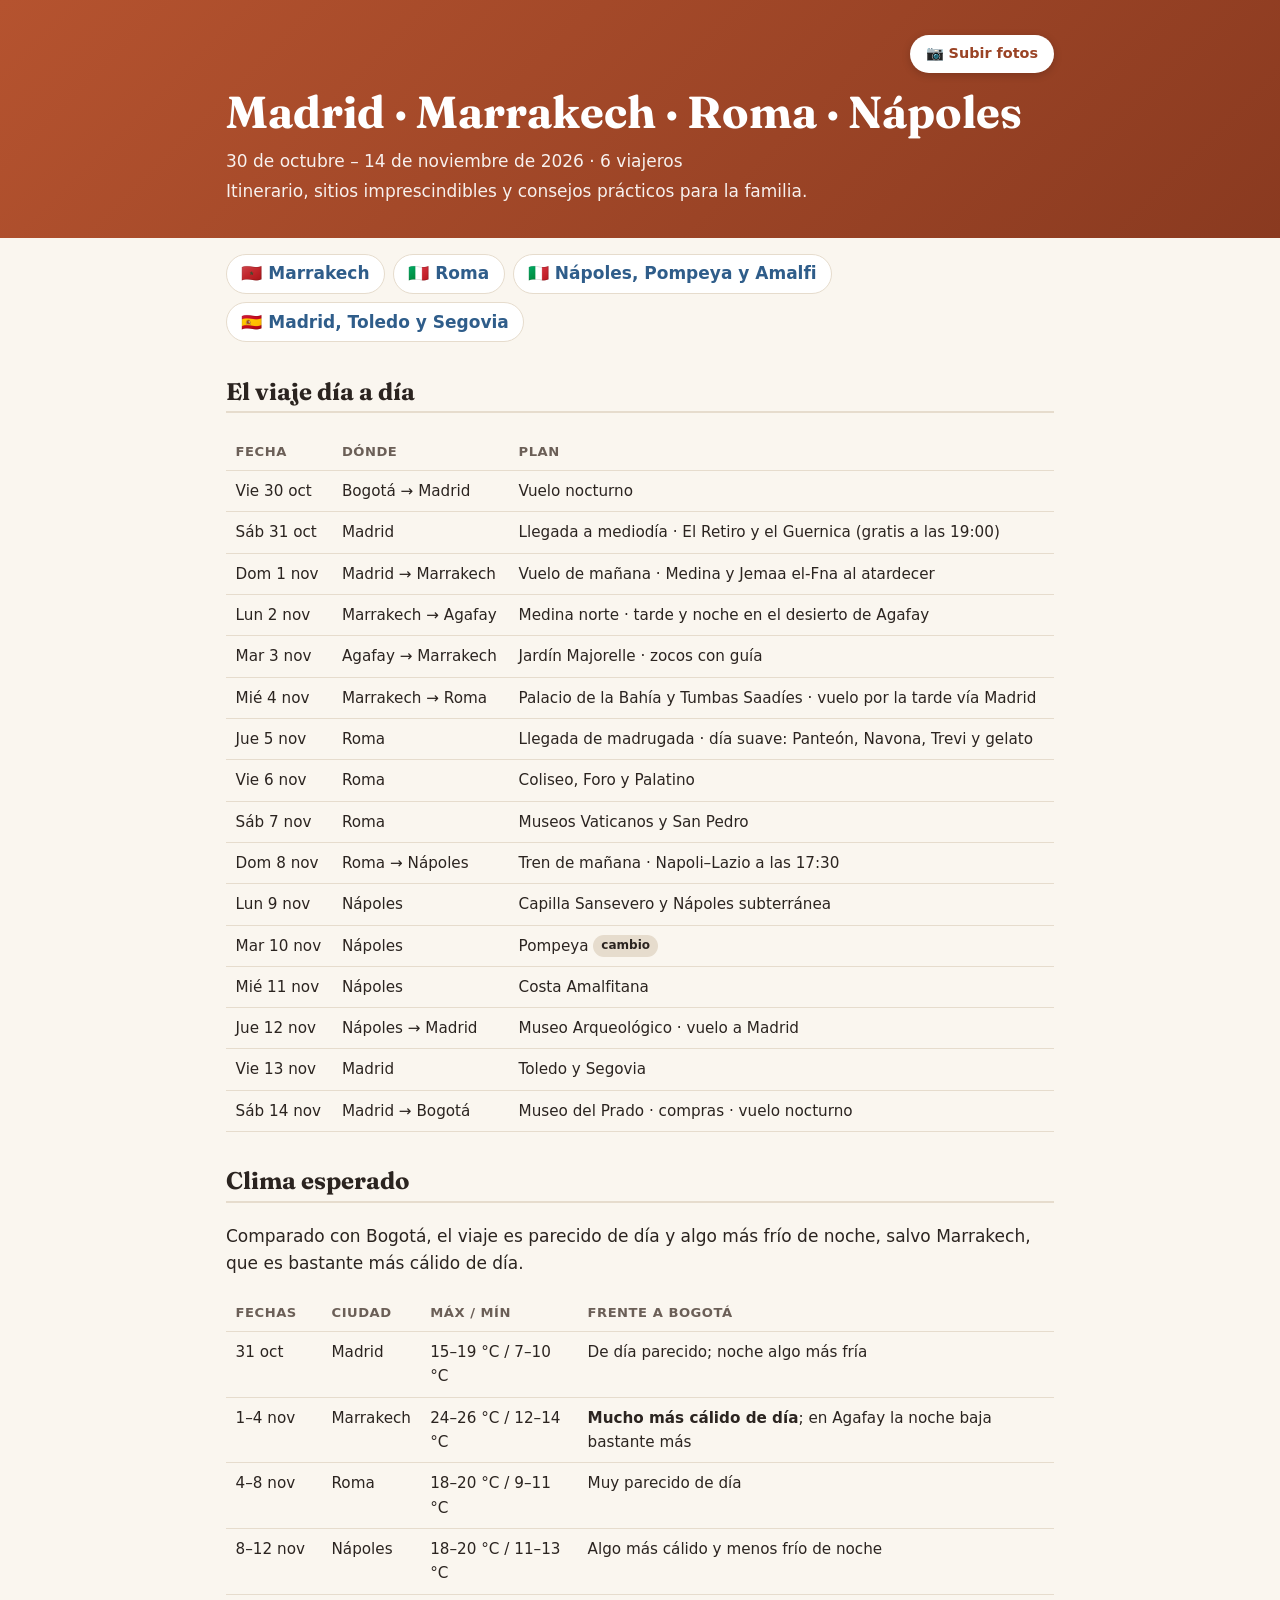
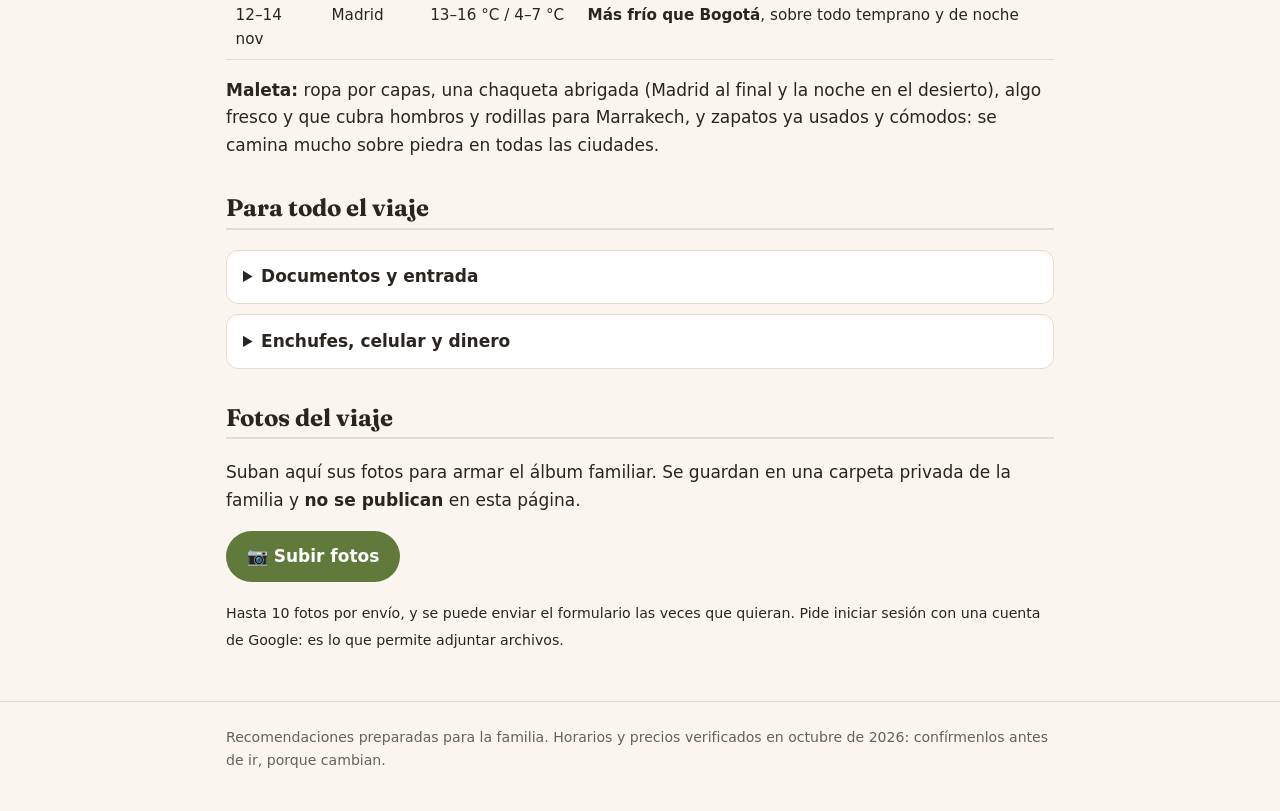
==== index.html @ 6245efa8 "Fotos: hasta 10 por envío Co-Authored-By: Claude Opus 5.5 <noreply@anthropic.com>" ====
<!doctype html>
<html lang="es">
<head>
<meta charset="utf-8">
<meta name="viewport" content="width=device-width, initial-scale=1">
<title>Viaje en familia 2026</title>
<meta name="description" content="Madrid, Marrakech, Roma y Nápoles: itinerario y recomendaciones para el viaje familiar de octubre y noviembre de 2026.">
<link rel="preconnect" href="https://fonts.googleapis.com">
<link href="https://fonts.googleapis.com/css2?family=Fraunces:wght@600;700&display=swap" rel="stylesheet">
<link rel="stylesheet" href="estilo.css?v=2">
</head>
<body>
<header class="portada">
  <div>
    <div class="barra solo">
      <a class="boton-fotos" href="https://forms.gle/GzRavsi9V3fUDGUA8" target="_blank" rel="noopener">📷 Subir fotos</a>
    </div>
    <h1>Madrid · Marrakech · Roma · Nápoles</h1>
    <p>30 de octubre – 14 de noviembre de 2026 · 6 viajeros</p>
    <p>Itinerario, sitios imprescindibles y consejos prácticos para la familia.</p>
  </div>
</header>

<main>
  <nav class="ciudades" aria-label="Destinos">
    <a href="marruecos.html">🇲🇦 Marrakech</a>
    <a href="roma.html">🇮🇹 Roma</a>
    <a href="napoles.html">🇮🇹 Nápoles, Pompeya y Amalfi</a>
    <a href="madrid.html">🇪🇸 Madrid, Toledo y Segovia</a>
  </nav>

  <h2>El viaje día a día</h2>
  <div class="tabla">
  <table>
    <thead><tr><th>Fecha</th><th>Dónde</th><th>Plan</th></tr></thead>
    <tbody>
      <tr><td>Vie 30 oct</td><td>Bogotá → Madrid</td><td>Vuelo nocturno</td></tr>
      <tr><td>Sáb 31 oct</td><td>Madrid</td><td>Llegada a mediodía · El Retiro y el Guernica (gratis a las 19:00)</td></tr>
      <tr><td>Dom 1 nov</td><td>Madrid → Marrakech</td><td>Vuelo de mañana · Medina y Jemaa el-Fna al atardecer</td></tr>
      <tr><td>Lun 2 nov</td><td>Marrakech → Agafay</td><td>Medina norte · tarde y noche en el desierto de Agafay</td></tr>
      <tr><td>Mar 3 nov</td><td>Agafay → Marrakech</td><td>Jardín Majorelle · zocos con guía</td></tr>
      <tr><td>Mié 4 nov</td><td>Marrakech → Roma</td><td>Palacio de la Bahía y Tumbas Saadíes · vuelo por la tarde vía Madrid</td></tr>
      <tr><td>Jue 5 nov</td><td>Roma</td><td>Llegada de madrugada · día suave: Panteón, Navona, Trevi y gelato</td></tr>
      <tr><td>Vie 6 nov</td><td>Roma</td><td>Coliseo, Foro y Palatino</td></tr>
      <tr><td>Sáb 7 nov</td><td>Roma</td><td>Museos Vaticanos y San Pedro</td></tr>
      <tr><td>Dom 8 nov</td><td>Roma → Nápoles</td><td>Tren de mañana · Napoli–Lazio a las 17:30</td></tr>
      <tr><td>Lun 9 nov</td><td>Nápoles</td><td>Capilla Sansevero y Nápoles subterránea</td></tr>
      <tr><td>Mar 10 nov</td><td>Nápoles</td><td>Pompeya <span class="etiqueta">cambio</span></td></tr>
      <tr><td>Mié 11 nov</td><td>Nápoles</td><td>Costa Amalfitana</td></tr>
      <tr><td>Jue 12 nov</td><td>Nápoles → Madrid</td><td>Museo Arqueológico · vuelo a Madrid</td></tr>
      <tr><td>Vie 13 nov</td><td>Madrid</td><td>Toledo y Segovia</td></tr>
      <tr><td>Sáb 14 nov</td><td>Madrid → Bogotá</td><td>Museo del Prado · compras · vuelo nocturno</td></tr>
    </tbody>
  </table>
  </div>

  <h2>Clima esperado</h2>
  <p>Comparado con Bogotá, el viaje es parecido de día y algo más frío de noche, salvo Marrakech, que es bastante más cálido de día.</p>
  <div class="tabla">
  <table>
    <thead><tr><th>Fechas</th><th>Ciudad</th><th>Máx / mín</th><th>Frente a Bogotá</th></tr></thead>
    <tbody>
      <tr><td>31 oct</td><td>Madrid</td><td>15–19 °C / 7–10 °C</td><td>De día parecido; noche algo más fría</td></tr>
      <tr><td>1–4 nov</td><td>Marrakech</td><td>24–26 °C / 12–14 °C</td><td><strong>Mucho más cálido de día</strong>; en Agafay la noche baja bastante más</td></tr>
      <tr><td>4–8 nov</td><td>Roma</td><td>18–20 °C / 9–11 °C</td><td>Muy parecido de día</td></tr>
      <tr><td>8–12 nov</td><td>Nápoles</td><td>18–20 °C / 11–13 °C</td><td>Algo más cálido y menos frío de noche</td></tr>
      <tr><td>12–14 nov</td><td>Madrid</td><td>13–16 °C / 4–7 °C</td><td><strong>Más frío que Bogotá</strong>, sobre todo temprano y de noche</td></tr>
    </tbody>
  </table>
  </div>
  <p><strong>Maleta:</strong> ropa por capas, una chaqueta abrigada (Madrid al final y la noche en el desierto), algo fresco y que cubra hombros y rodillas para Marrakech, y zapatos ya usados y cómodos: se camina mucho sobre piedra en todas las ciudades.</p>

  <h2>Para todo el viaje</h2>
  <details>
    <summary>Documentos y entrada</summary>
    <div>
      <ul>
        <li><strong>Pasaporte vigente</strong>, con al menos 6 meses de validez después del regreso.</li>
        <li><strong>España e Italia (zona Schengen):</strong> los colombianos entran sin visa por turismo. Lleven impresos el tiquete de regreso, las reservas de alojamiento y el seguro de viaje: pueden pedirlos en el control de Madrid.</li>
        <li><strong>Marruecos:</strong> sin visa para colombianos desde 2021, hasta 90 días (<a href="https://cancilleria.gov.co/sala-de-prensa/noticias/el-acuerdo-de-exencion-de-visas-para-pasaportes-ordinarios-entre-colombia-y-el-reino-de-marruecos-ya-esta-en-marcha">Cancillería</a>).</li>
        <li><strong>Seguro de viaje</strong> con cobertura médica para todo el recorrido, Marruecos incluido.</li>
        <li>Consultar la Cancillería unas semanas antes de salir, por si cambia algún requisito.</li>
      </ul>
    </div>
  </details>
  <details>
    <summary>Enchufes, celular y dinero</summary>
    <div>
      <ul>
        <li><strong>Enchufes:</strong> España, Marruecos e Italia usan clavija redonda (tipo C/F) y 220 V. Hace falta un <strong>adaptador</strong>. Los cargadores de celular y portátil suelen ser 100–240 V, pero revisen las planchas y secadores.</li>
        <li><strong>Internet:</strong> una eSIM que cubra Europa <em>y</em> Marruecos (muchos planes europeos no incluyen Marruecos). El wifi de los riads suele ser malo.</li>
        <li><strong>Pagar con tarjeta colombiana:</strong> cuando el datáfono o el cajero pregunte si cobrar en pesos o en la moneda local, elijan <strong>siempre la moneda local</strong> (euros o dírhams). La conversión que ofrecen «en pesos» sale bastante más cara.</li>
        <li><strong>Dinero:</strong> euros para España e Italia, que aceptan tarjeta casi en todas partes. El dírham marroquí se consigue <strong>solo dentro de Marruecos</strong> (ver la <a href="marruecos.html#dinero">página de Marrakech</a>).</li>
      </ul>
    </div>
  </details>

  <h2>Fotos del viaje</h2>
  <p>Suban aquí sus fotos para armar el álbum familiar. Se guardan en una carpeta privada de la familia y <strong>no se publican</strong> en esta página.</p>
  <p><a class="boton secundario" href="https://forms.gle/GzRavsi9V3fUDGUA8" target="_blank" rel="noopener">📷 Subir fotos</a></p>
  <p><small>Hasta 10 fotos por envío, y se puede enviar el formulario las veces que quieran. Pide iniciar sesión con una cuenta de Google: es lo que permite adjuntar archivos.</small></p>
</main>

<footer>
  <div>
    Recomendaciones preparadas para la familia. Horarios y precios verificados en octubre de 2026: confírmenlos antes de ir, porque cambian.
  </div>
</footer>
</body>
</html>
---- estilo.css ----
:root {
  --fondo: #faf6ef;
  --tarjeta: #ffffff;
  --tinta: #2b2420;
  --suave: #6b5f57;
  --linea: #e6dccd;
  --terracota: #b5532f;
  --oliva: #5f7a3a;
  --azul: #2f5d8a;
  --aviso: #fff3d6;
  --aviso-borde: #e0b34a;
  --radio: 12px;
}
@media (prefers-color-scheme: dark) {
  :root {
    --fondo: #1c1916;
    --tarjeta: #262220;
    --tinta: #efe8df;
    --suave: #b3a79c;
    --linea: #3d3632;
    --terracota: #e0805c;
    --oliva: #a3c27a;
    --azul: #8bb6e0;
    --aviso: #3a3020;
    --aviso-borde: #a8842f;
  }
}
* { box-sizing: border-box; }
html { -webkit-text-size-adjust: 100%; }
body {
  margin: 0;
  background: var(--fondo);
  color: var(--tinta);
  font: 17px/1.6 system-ui, -apple-system, "Segoe UI", Roboto, sans-serif;
}
h1, h2, h3 { font-family: "Fraunces", Georgia, serif; line-height: 1.2; }
h1 { font-size: clamp(1.9rem, 6vw, 2.8rem); margin: .2em 0; }
h2 { font-size: 1.5rem; margin-top: 2.2rem; border-bottom: 2px solid var(--linea); padding-bottom: .3rem; }
h3 { font-size: 1.15rem; margin-bottom: .3rem; }
a { color: var(--azul); }
main, header.portada > div, footer > div { max-width: 860px; margin: 0 auto; padding: 0 16px; }
header.portada {
  background: linear-gradient(135deg, var(--terracota), #8a3a20);
  color: #fff;
  padding: 2.2rem 0 1.8rem;
}
header.portada a { color: #fff; }
header.portada p { margin: .2rem 0; opacity: .92; }
nav.migas { font-size: .9rem; margin-bottom: .6rem; }
nav.ciudades { display: flex; flex-wrap: wrap; gap: .5rem; margin: 1rem 0; }
nav.ciudades a {
  background: var(--tarjeta); border: 1px solid var(--linea); border-radius: 999px;
  padding: .35rem .9rem; text-decoration: none; font-weight: 600;
}
nav.ciudades a.pendiente { color: var(--suave); font-weight: 400; }
.tarjeta {
  background: var(--tarjeta); border: 1px solid var(--linea); border-radius: var(--radio);
  padding: 1rem 1.1rem; margin: 1rem 0;
}
.aviso {
  background: var(--aviso); border-left: 5px solid var(--aviso-borde);
  border-radius: 8px; padding: .8rem 1rem; margin: 1rem 0;
}
.abuela { border-left-color: var(--oliva); background: color-mix(in srgb, var(--oliva) 12%, var(--fondo)); }
.abuela strong:first-child::before { content: "♿ "; }
.dia { position: relative; }
.dia .fecha {
  display: inline-block; font-weight: 700; color: var(--terracota);
  font-size: .85rem; letter-spacing: .04em; text-transform: uppercase;
}
.dia ol, .dia ul { padding-left: 1.2rem; margin: .4rem 0; }
.dia li { margin: .25rem 0; }
.hora { font-variant-numeric: tabular-nums; color: var(--suave); font-size: .9rem; }
.tabla { overflow-x: auto; }
table { border-collapse: collapse; width: 100%; font-size: .95rem; }
th, td { text-align: left; padding: .5rem .6rem; border-bottom: 1px solid var(--linea); vertical-align: top; }
th { font-size: .82rem; text-transform: uppercase; letter-spacing: .04em; color: var(--suave); }
details { background: var(--tarjeta); border: 1px solid var(--linea); border-radius: var(--radio); margin: .6rem 0; }
details summary { cursor: pointer; padding: .8rem 1rem; font-weight: 600; }
details > div { padding: 0 1rem 1rem; }
.boton {
  display: inline-block; background: var(--terracota); color: #fff !important;
  padding: .75rem 1.3rem; border-radius: 999px; text-decoration: none; font-weight: 700;
}
.boton.secundario { background: var(--oliva); }
.etiqueta {
  display: inline-block; font-size: .75rem; font-weight: 700; padding: .1rem .5rem;
  border-radius: 999px; background: var(--linea); color: var(--tinta); vertical-align: middle;
}
.etiqueta.reservar { background: var(--terracota); color: #fff; }
.frase { font-size: .95rem; }
.frase td:first-child { font-weight: 600; }
footer { margin-top: 3rem; padding: 1.5rem 0 2.5rem; border-top: 1px solid var(--linea); color: var(--suave); font-size: .88rem; }
@media print {
  header.portada { background: none; color: var(--tinta); }
  details { break-inside: avoid; }
  details:not([open]) > div { display: block; }
  nav.ciudades, .boton { display: none; }
}

header.portada .barra {
  display: flex; justify-content: space-between; align-items: center;
  gap: .75rem; margin-bottom: .8rem;
}
header.portada .barra.solo { justify-content: flex-end; }
header.portada .barra .migas { margin: 0; }
header.portada a.boton-fotos {
  background: #fff; color: #9a4325; text-decoration: none; font-weight: 700;
  font-size: .9rem; padding: .45rem 1rem; border-radius: 999px; white-space: nowrap;
  box-shadow: 0 2px 8px rgba(0,0,0,.18);
}
header.portada a.boton-fotos:hover, header.portada a.boton-fotos:focus-visible { background: #fdebe2; }
@media print { header.portada a.boton-fotos { display: none; } }
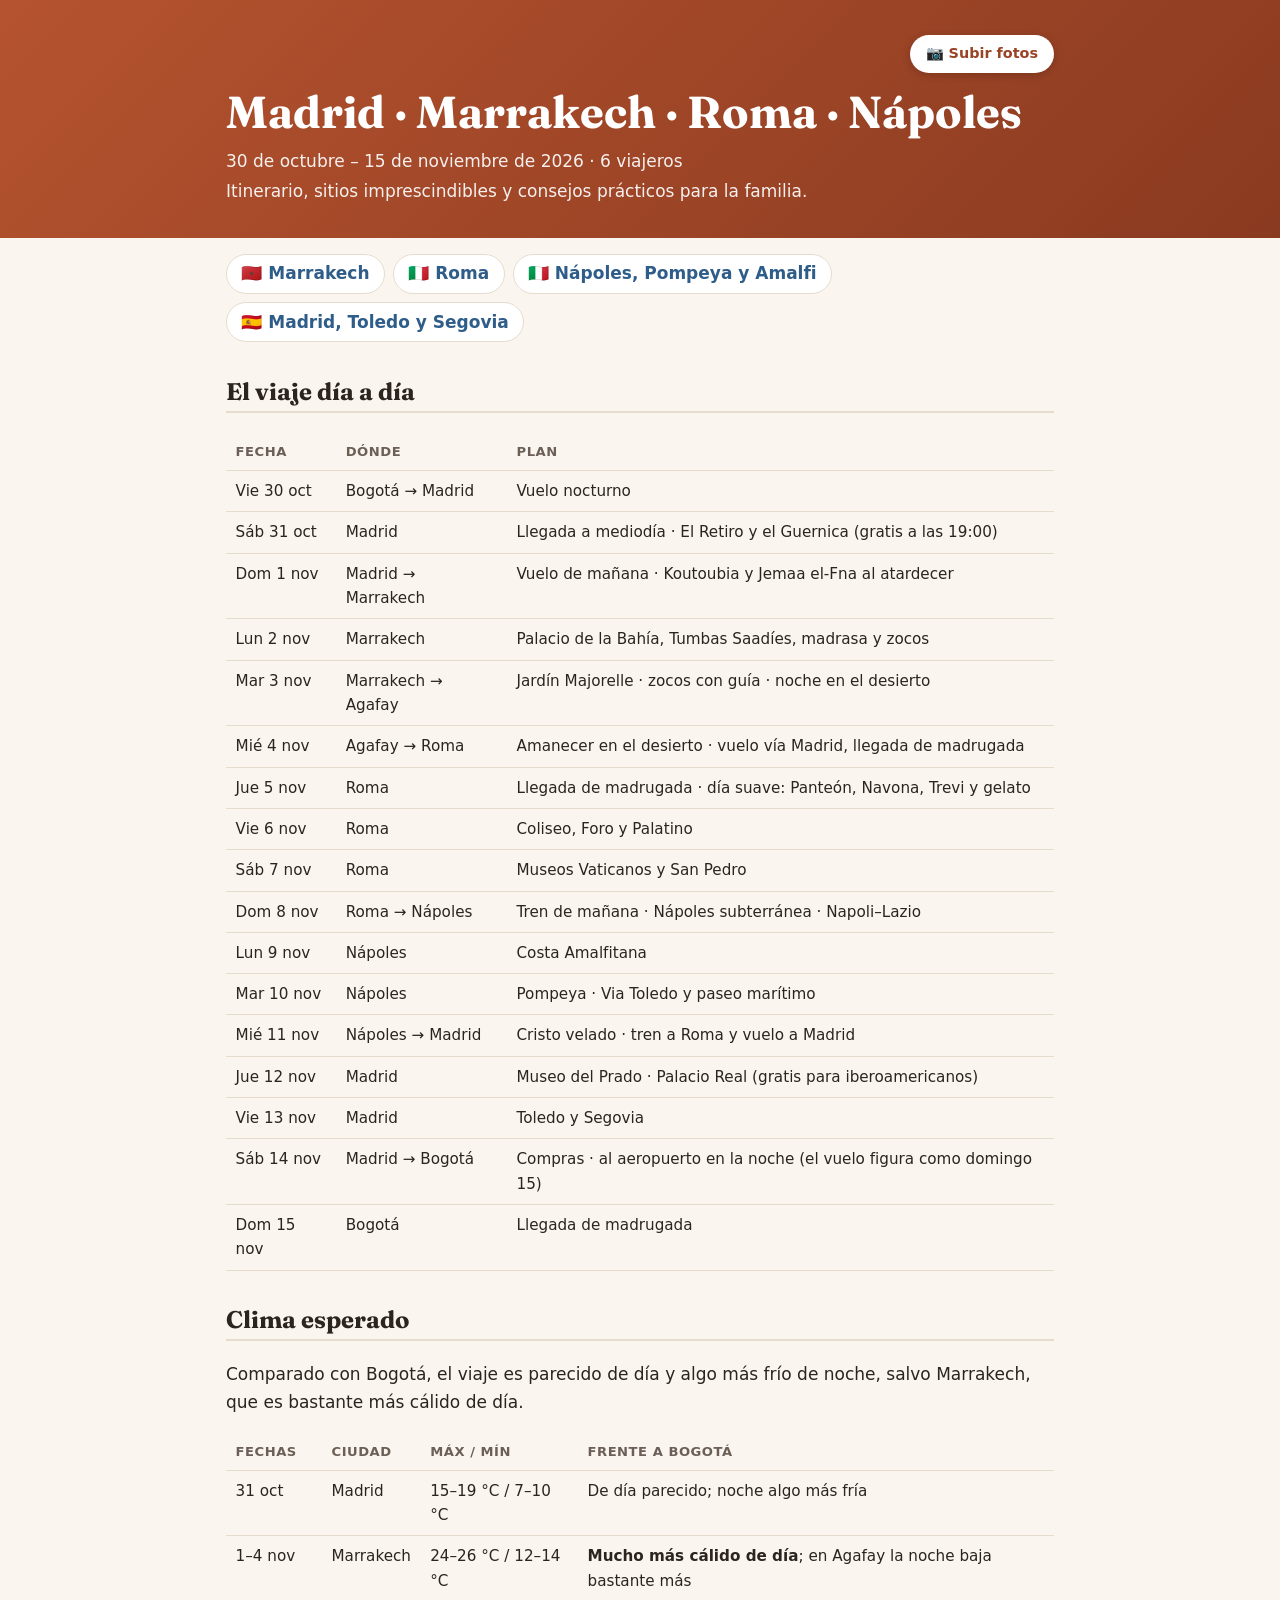
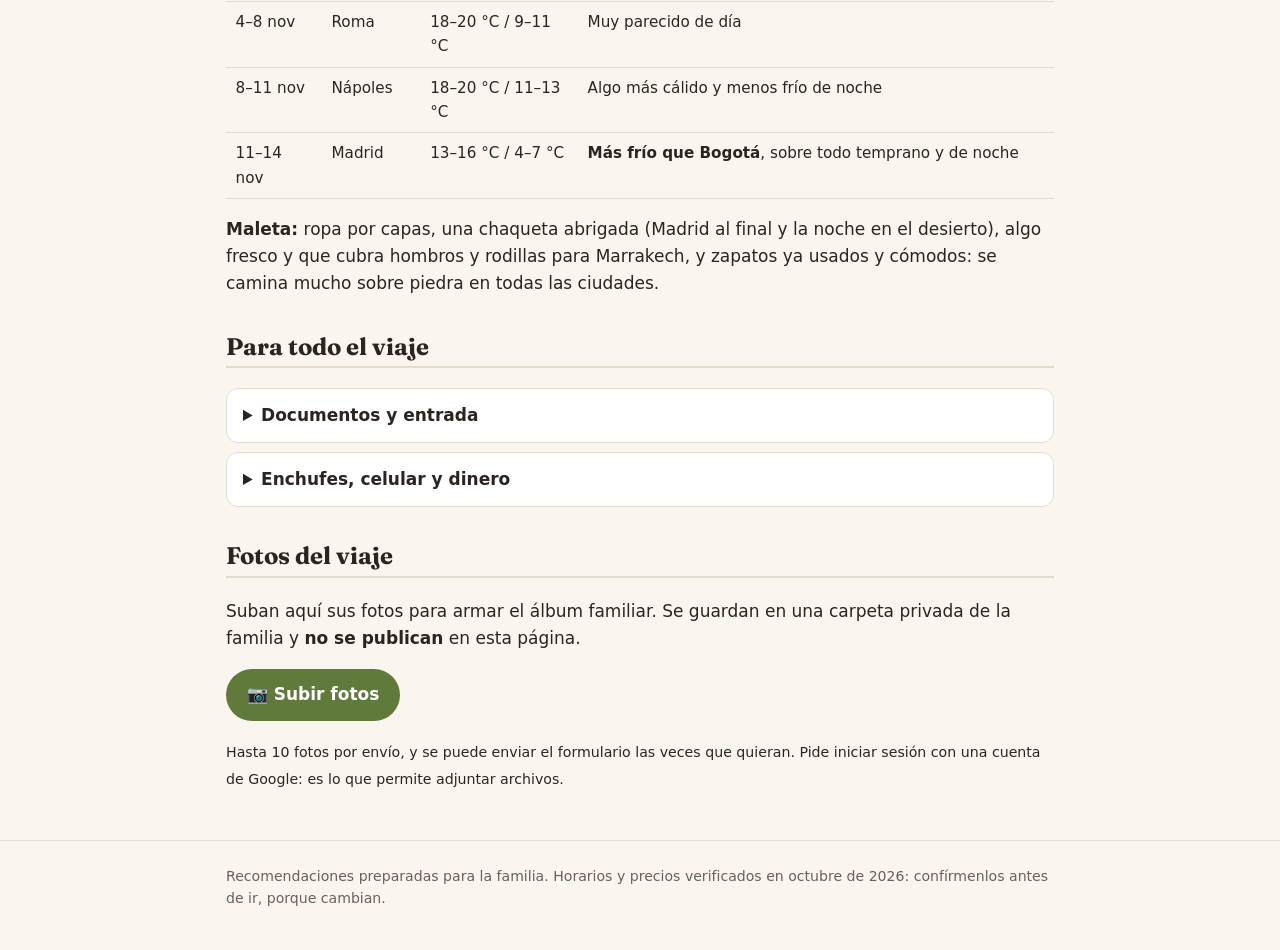
==== commit acd90f52: "Ajustar fechas al itinerario real; Roma: Coliseo, Largo Argentina y joyas escondidas Co-Authored-By:" ====
--- a/index.html
+++ b/index.html
@@ -16,7 +16,7 @@
       <a class="boton-fotos" href="https://forms.gle/GzRavsi9V3fUDGUA8" target="_blank" rel="noopener">📷 Subir fotos</a>
     </div>
     <h1>Madrid · Marrakech · Roma · Nápoles</h1>
-    <p>30 de octubre – 14 de noviembre de 2026 · 6 viajeros</p>
+    <p>30 de octubre – 15 de noviembre de 2026 · 6 viajeros</p>
     <p>Itinerario, sitios imprescindibles y consejos prácticos para la familia.</p>
   </div>
 </header>
@@ -36,20 +36,21 @@
     <tbody>
       <tr><td>Vie 30 oct</td><td>Bogotá → Madrid</td><td>Vuelo nocturno</td></tr>
       <tr><td>Sáb 31 oct</td><td>Madrid</td><td>Llegada a mediodía · El Retiro y el Guernica (gratis a las 19:00)</td></tr>
-      <tr><td>Dom 1 nov</td><td>Madrid → Marrakech</td><td>Vuelo de mañana · Medina y Jemaa el-Fna al atardecer</td></tr>
-      <tr><td>Lun 2 nov</td><td>Marrakech → Agafay</td><td>Medina norte · tarde y noche en el desierto de Agafay</td></tr>
-      <tr><td>Mar 3 nov</td><td>Agafay → Marrakech</td><td>Jardín Majorelle · zocos con guía</td></tr>
-      <tr><td>Mié 4 nov</td><td>Marrakech → Roma</td><td>Palacio de la Bahía y Tumbas Saadíes · vuelo por la tarde vía Madrid</td></tr>
+      <tr><td>Dom 1 nov</td><td>Madrid → Marrakech</td><td>Vuelo de mañana · Koutoubia y Jemaa el-Fna al atardecer</td></tr>
+      <tr><td>Lun 2 nov</td><td>Marrakech</td><td>Palacio de la Bahía, Tumbas Saadíes, madrasa y zocos</td></tr>
+      <tr><td>Mar 3 nov</td><td>Marrakech → Agafay</td><td>Jardín Majorelle · zocos con guía · noche en el desierto</td></tr>
+      <tr><td>Mié 4 nov</td><td>Agafay → Roma</td><td>Amanecer en el desierto · vuelo vía Madrid, llegada de madrugada</td></tr>
       <tr><td>Jue 5 nov</td><td>Roma</td><td>Llegada de madrugada · día suave: Panteón, Navona, Trevi y gelato</td></tr>
       <tr><td>Vie 6 nov</td><td>Roma</td><td>Coliseo, Foro y Palatino</td></tr>
       <tr><td>Sáb 7 nov</td><td>Roma</td><td>Museos Vaticanos y San Pedro</td></tr>
-      <tr><td>Dom 8 nov</td><td>Roma → Nápoles</td><td>Tren de mañana · Napoli–Lazio a las 17:30</td></tr>
-      <tr><td>Lun 9 nov</td><td>Nápoles</td><td>Capilla Sansevero y Nápoles subterránea</td></tr>
-      <tr><td>Mar 10 nov</td><td>Nápoles</td><td>Pompeya <span class="etiqueta">cambio</span></td></tr>
-      <tr><td>Mié 11 nov</td><td>Nápoles</td><td>Costa Amalfitana</td></tr>
-      <tr><td>Jue 12 nov</td><td>Nápoles → Madrid</td><td>Museo Arqueológico · vuelo a Madrid</td></tr>
+      <tr><td>Dom 8 nov</td><td>Roma → Nápoles</td><td>Tren de mañana · Nápoles subterránea · Napoli–Lazio</td></tr>
+      <tr><td>Lun 9 nov</td><td>Nápoles</td><td>Costa Amalfitana</td></tr>
+      <tr><td>Mar 10 nov</td><td>Nápoles</td><td>Pompeya · Via Toledo y paseo marítimo</td></tr>
+      <tr><td>Mié 11 nov</td><td>Nápoles → Madrid</td><td>Cristo velado · tren a Roma y vuelo a Madrid</td></tr>
+      <tr><td>Jue 12 nov</td><td>Madrid</td><td>Museo del Prado · Palacio Real (gratis para iberoamericanos)</td></tr>
       <tr><td>Vie 13 nov</td><td>Madrid</td><td>Toledo y Segovia</td></tr>
-      <tr><td>Sáb 14 nov</td><td>Madrid → Bogotá</td><td>Museo del Prado · compras · vuelo nocturno</td></tr>
+      <tr><td>Sáb 14 nov</td><td>Madrid → Bogotá</td><td>Compras · al aeropuerto en la noche (el vuelo figura como domingo 15)</td></tr>
+      <tr><td>Dom 15 nov</td><td>Bogotá</td><td>Llegada de madrugada</td></tr>
     </tbody>
   </table>
   </div>
@@ -63,8 +64,8 @@
       <tr><td>31 oct</td><td>Madrid</td><td>15–19 °C / 7–10 °C</td><td>De día parecido; noche algo más fría</td></tr>
       <tr><td>1–4 nov</td><td>Marrakech</td><td>24–26 °C / 12–14 °C</td><td><strong>Mucho más cálido de día</strong>; en Agafay la noche baja bastante más</td></tr>
       <tr><td>4–8 nov</td><td>Roma</td><td>18–20 °C / 9–11 °C</td><td>Muy parecido de día</td></tr>
-      <tr><td>8–12 nov</td><td>Nápoles</td><td>18–20 °C / 11–13 °C</td><td>Algo más cálido y menos frío de noche</td></tr>
-      <tr><td>12–14 nov</td><td>Madrid</td><td>13–16 °C / 4–7 °C</td><td><strong>Más frío que Bogotá</strong>, sobre todo temprano y de noche</td></tr>
+      <tr><td>8–11 nov</td><td>Nápoles</td><td>18–20 °C / 11–13 °C</td><td>Algo más cálido y menos frío de noche</td></tr>
+      <tr><td>11–14 nov</td><td>Madrid</td><td>13–16 °C / 4–7 °C</td><td><strong>Más frío que Bogotá</strong>, sobre todo temprano y de noche</td></tr>
     </tbody>
   </table>
   </div>
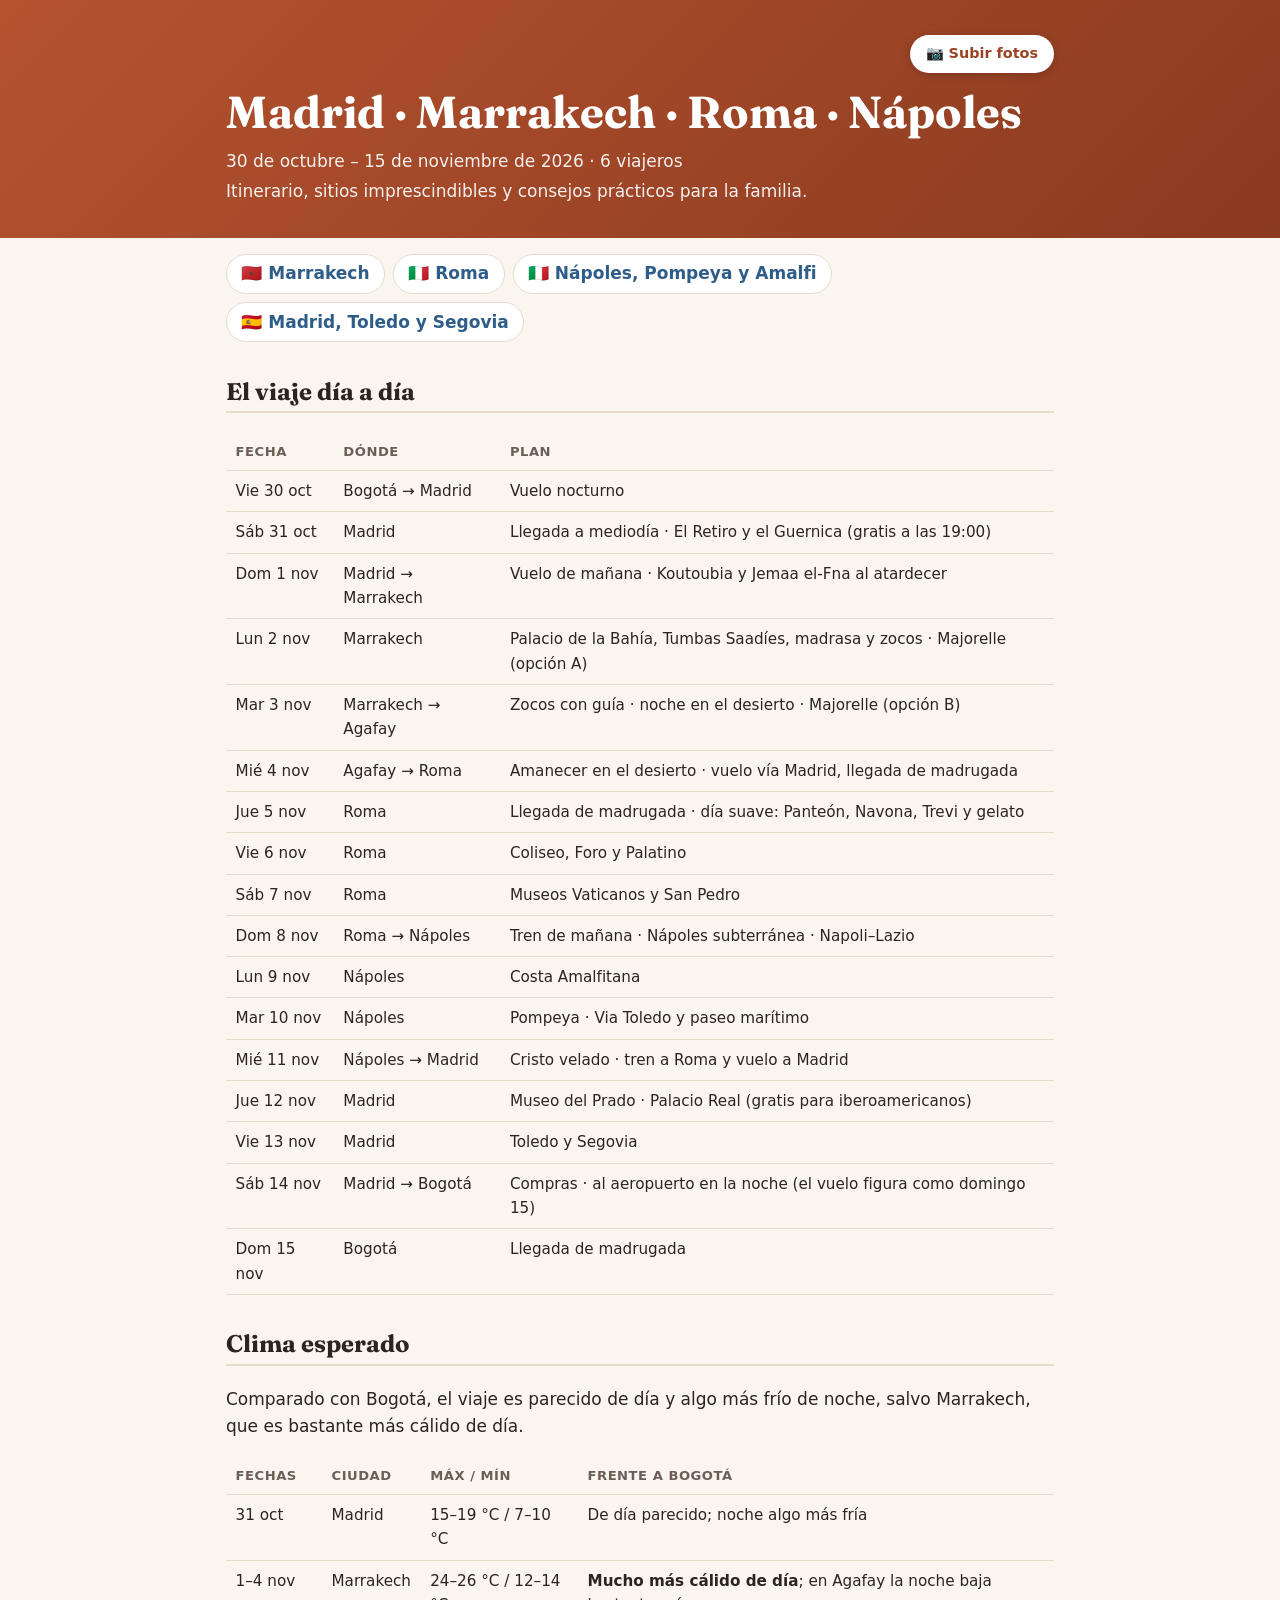
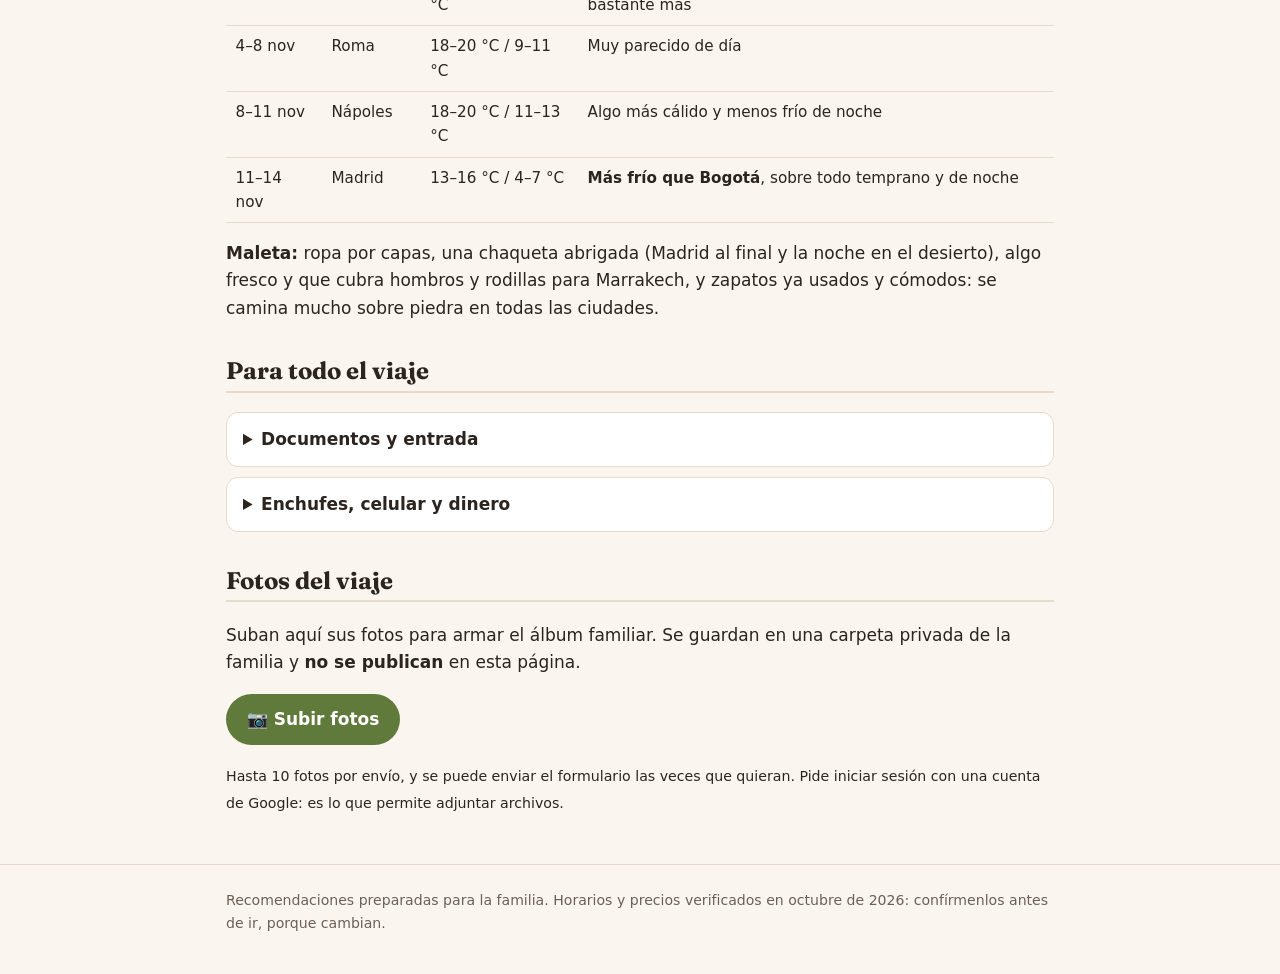
==== commit 42b78123: "Majorelle: opción A (lunes) y opción B (martes) para decidir en familia Co-Authored-By: Claude Opus " ====
--- a/index.html
+++ b/index.html
@@ -37,8 +37,8 @@
       <tr><td>Vie 30 oct</td><td>Bogotá → Madrid</td><td>Vuelo nocturno</td></tr>
       <tr><td>Sáb 31 oct</td><td>Madrid</td><td>Llegada a mediodía · El Retiro y el Guernica (gratis a las 19:00)</td></tr>
       <tr><td>Dom 1 nov</td><td>Madrid → Marrakech</td><td>Vuelo de mañana · Koutoubia y Jemaa el-Fna al atardecer</td></tr>
-      <tr><td>Lun 2 nov</td><td>Marrakech</td><td>Palacio de la Bahía, Tumbas Saadíes, madrasa y zocos</td></tr>
-      <tr><td>Mar 3 nov</td><td>Marrakech → Agafay</td><td>Jardín Majorelle · zocos con guía · noche en el desierto</td></tr>
+      <tr><td>Lun 2 nov</td><td>Marrakech</td><td>Palacio de la Bahía, Tumbas Saadíes, madrasa y zocos · Majorelle (opción A)</td></tr>
+      <tr><td>Mar 3 nov</td><td>Marrakech → Agafay</td><td>Zocos con guía · noche en el desierto · Majorelle (opción B)</td></tr>
       <tr><td>Mié 4 nov</td><td>Agafay → Roma</td><td>Amanecer en el desierto · vuelo vía Madrid, llegada de madrugada</td></tr>
       <tr><td>Jue 5 nov</td><td>Roma</td><td>Llegada de madrugada · día suave: Panteón, Navona, Trevi y gelato</td></tr>
       <tr><td>Vie 6 nov</td><td>Roma</td><td>Coliseo, Foro y Palatino</td></tr>
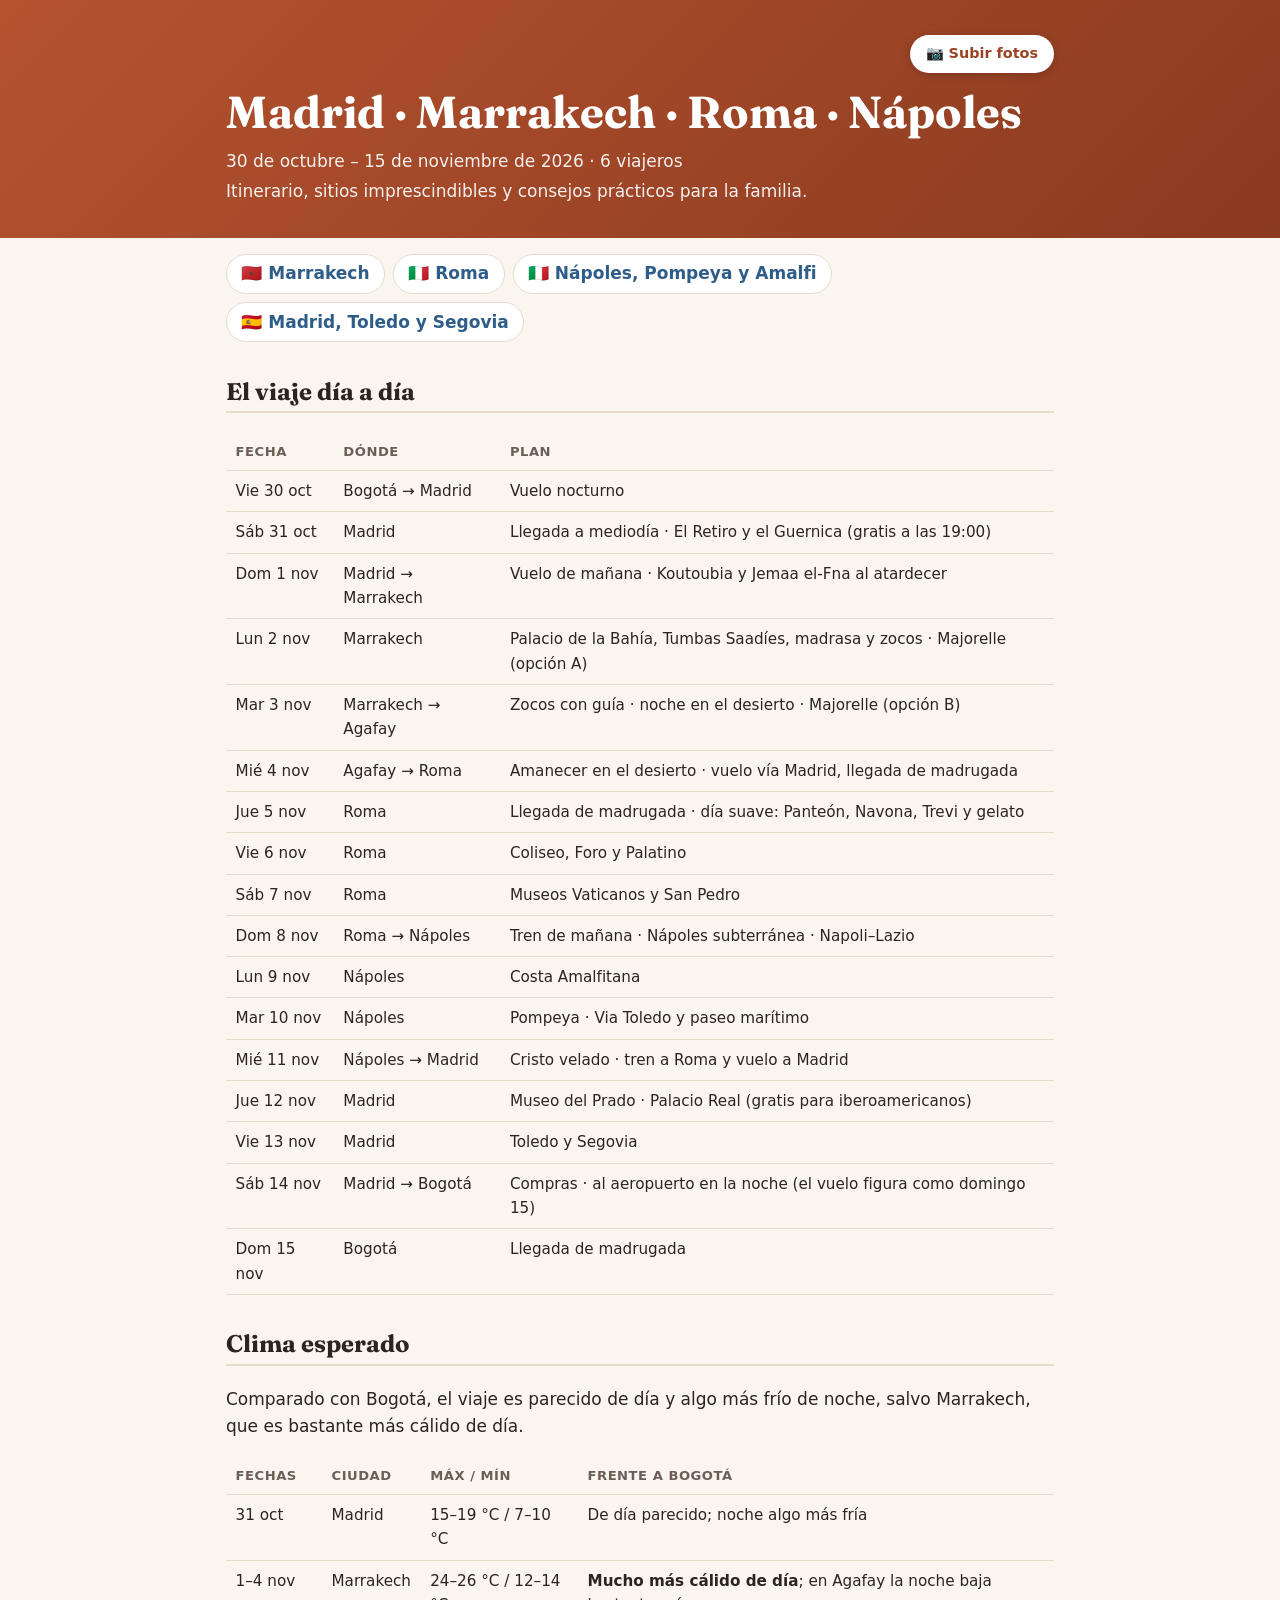
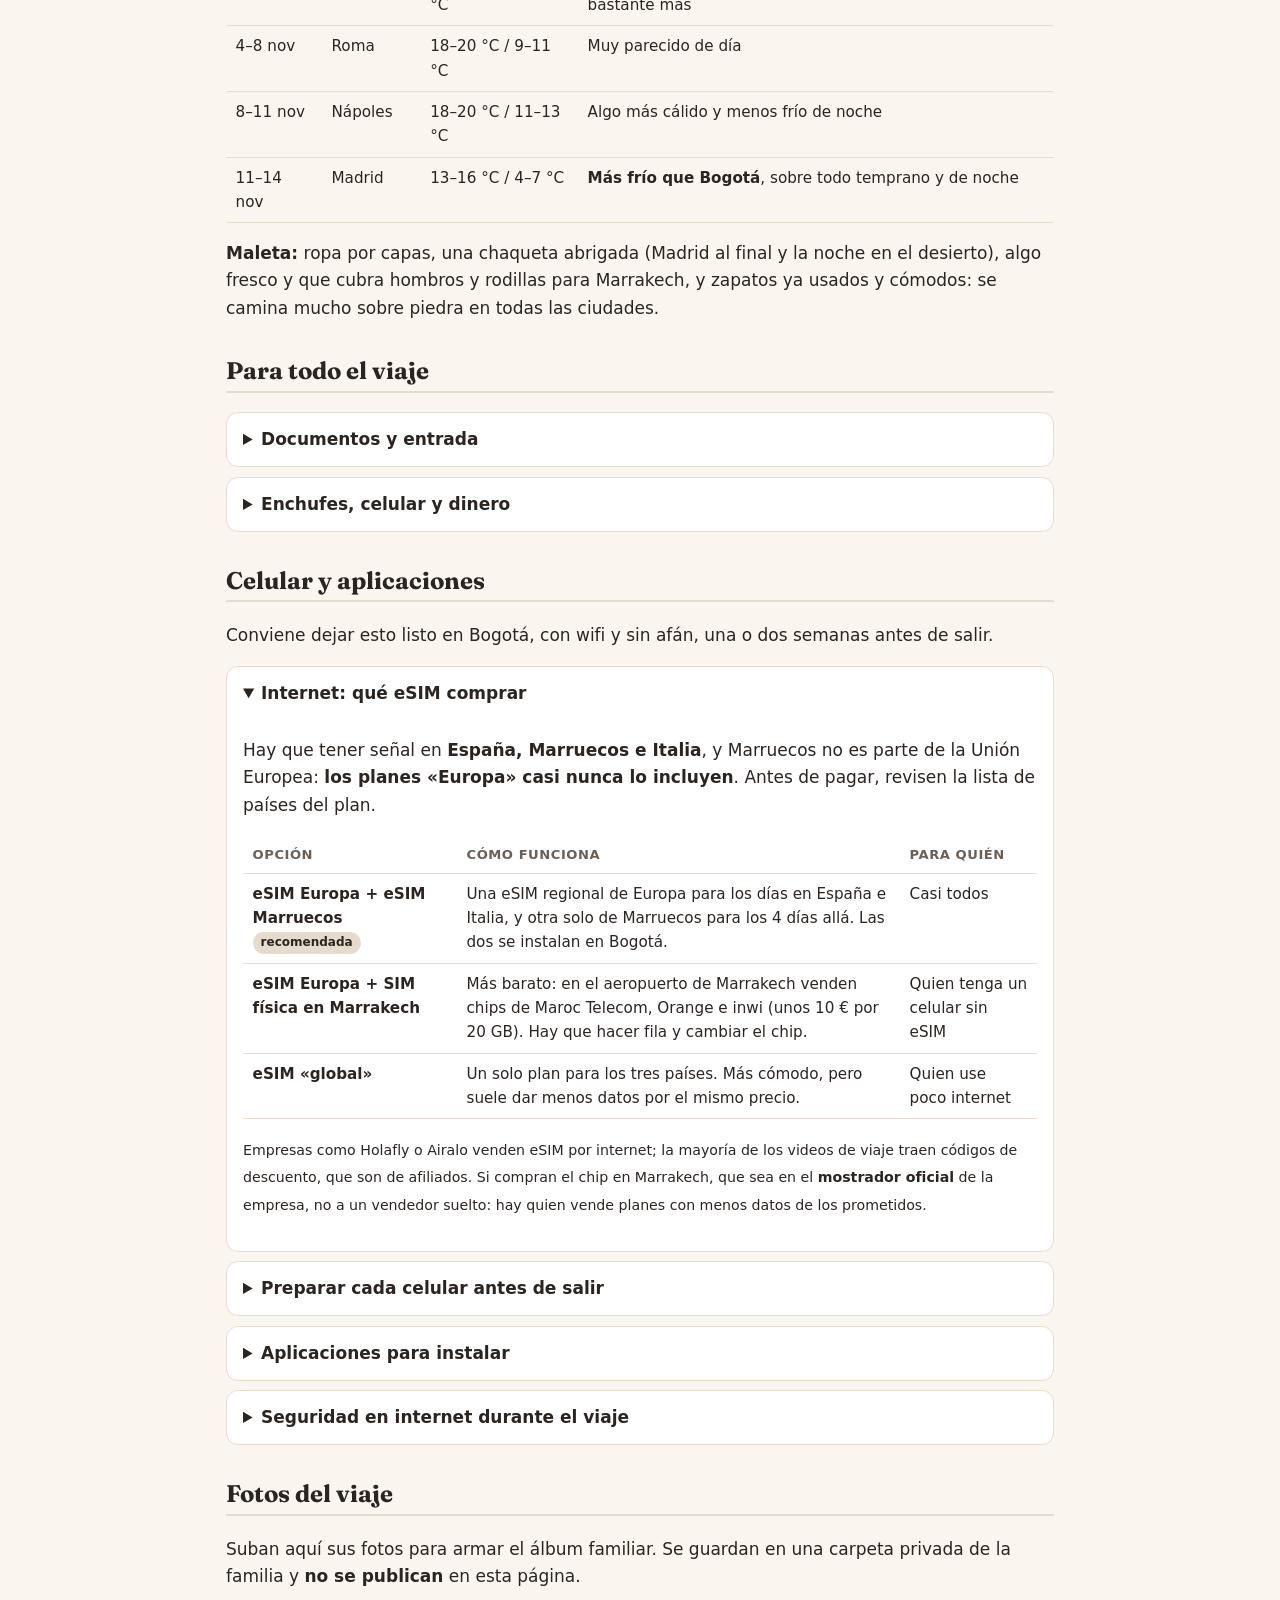
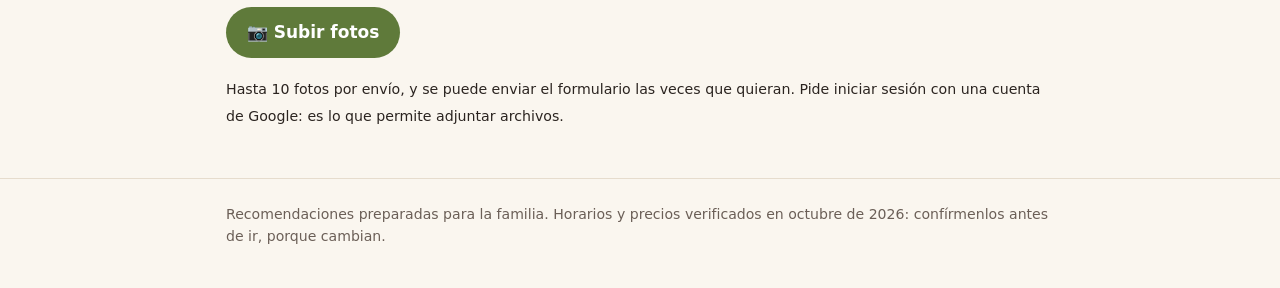
==== commit 69c0989c: "Portada: sección de celular y aplicaciones Co-Authored-By: Claude Opus 5.5 <noreply@anthropic.com>" ====
--- a/index.html
+++ b/index.html
@@ -89,9 +89,81 @@
     <div>
       <ul>
         <li><strong>Enchufes:</strong> España, Marruecos e Italia usan clavija redonda (tipo C/F) y 220 V. Hace falta un <strong>adaptador</strong>. Los cargadores de celular y portátil suelen ser 100–240 V, pero revisen las planchas y secadores.</li>
-        <li><strong>Internet:</strong> una eSIM que cubra Europa <em>y</em> Marruecos (muchos planes europeos no incluyen Marruecos). El wifi de los riads suele ser malo.</li>
+        <li><strong>Internet:</strong> ver <a href="#celular">celular y aplicaciones</a>.</li>
         <li><strong>Pagar con tarjeta colombiana:</strong> cuando el datáfono o el cajero pregunte si cobrar en pesos o en la moneda local, elijan <strong>siempre la moneda local</strong> (euros o dírhams). La conversión que ofrecen «en pesos» sale bastante más cara.</li>
         <li><strong>Dinero:</strong> euros para España e Italia, que aceptan tarjeta casi en todas partes. El dírham marroquí se consigue <strong>solo dentro de Marruecos</strong> (ver la <a href="marruecos.html#dinero">página de Marrakech</a>).</li>
+      </ul>
+    </div>
+  </details>
+
+  <h2 id="celular">Celular y aplicaciones</h2>
+  <p>Conviene dejar esto listo en Bogotá, con wifi y sin afán, una o dos semanas antes de salir.</p>
+
+  <details open>
+    <summary>Internet: qué eSIM comprar</summary>
+    <div>
+      <p>Hay que tener señal en <strong>España, Marruecos e Italia</strong>, y Marruecos no es parte de la Unión Europea: <strong>los planes «Europa» casi nunca lo incluyen</strong>. Antes de pagar, revisen la lista de países del plan.</p>
+      <div class="tabla">
+      <table>
+        <thead><tr><th>Opción</th><th>Cómo funciona</th><th>Para quién</th></tr></thead>
+        <tbody>
+          <tr><td><strong>eSIM Europa + eSIM Marruecos</strong> <span class="etiqueta">recomendada</span></td><td>Una eSIM regional de Europa para los días en España e Italia, y otra solo de Marruecos para los 4 días allá. Las dos se instalan en Bogotá.</td><td>Casi todos</td></tr>
+          <tr><td><strong>eSIM Europa + SIM física en Marrakech</strong></td><td>Más barato: en el aeropuerto de Marrakech venden chips de Maroc Telecom, Orange e inwi (unos 10 € por 20 GB). Hay que hacer fila y cambiar el chip.</td><td>Quien tenga un celular sin eSIM</td></tr>
+          <tr><td><strong>eSIM «global»</strong></td><td>Un solo plan para los tres países. Más cómodo, pero suele dar menos datos por el mismo precio.</td><td>Quien use poco internet</td></tr>
+        </tbody>
+      </table>
+      </div>
+      <p><small>Empresas como Holafly o Airalo venden eSIM por internet; la mayoría de los videos de viaje traen códigos de descuento, que son de afiliados. Si compran el chip en Marrakech, que sea en el <strong>mostrador oficial</strong> de la empresa, no a un vendedor suelto: hay quien vende planes con menos datos de los prometidos.</small></p>
+    </div>
+  </details>
+
+  <details>
+    <summary>Preparar cada celular antes de salir</summary>
+    <div>
+      <ul>
+        <li>☐ Confirmar que el celular <strong>admite eSIM</strong> y está <strong>liberado</strong> (se pregunta al operador o en la configuración del teléfono).</li>
+        <li>☐ Instalar la eSIM con wifi en Bogotá y dejarla <strong>apagada</strong> hasta aterrizar. Ese día, ponerla como línea de datos.</li>
+        <li>☐ <strong>No quitar la línea colombiana</strong>: déjenla activa para recibir los mensajes de texto del banco con los códigos de seguridad, pero con el <strong>roaming de datos apagado</strong> para que el operador no cobre.</li>
+        <li>☐ Avisar al banco del viaje y activar las <strong>notificaciones de cada compra</strong> en la app del banco.</li>
+        <li>☐ Activar <strong>«Encontrar mi dispositivo»</strong> (Android) o <strong>«Buscar»</strong> (iPhone), y anotar en papel el número de emergencia del operador para bloquear la línea.</li>
+        <li>☐ Guardar una foto del pasaporte y del seguro de viaje en una carpeta protegida, no a la vista en la galería.</li>
+        <li>☐ <strong>Batería externa</strong> en el equipaje de mano: las aerolíneas no la dejan ir en la maleta de bodega.</li>
+        <li>☐ <strong>Adaptador de enchufe</strong> (clavija redonda, tipo C/F) para cada celular, o uno con varios puertos USB.</li>
+      </ul>
+    </div>
+  </details>
+
+  <details>
+    <summary>Aplicaciones para instalar</summary>
+    <div>
+      <div class="tabla">
+      <table>
+        <thead><tr><th>Para qué</th><th>Aplicación</th><th>Detalle</th></tr></thead>
+        <tbody>
+          <tr><td><strong>Mapas sin internet</strong></td><td>Google Maps · Maps.me</td><td>Descarguen antes los mapas de Madrid, Marrakech, Roma y Nápoles. En la Medina el GPS falla; Maps.me la tiene más detallada.</td></tr>
+          <tr><td><strong>Grupo familiar</strong></td><td>WhatsApp</td><td>Un grupo de los 6 y la <strong>ubicación en tiempo real</strong> compartida en los lugares con multitud: la Medina, la Fontana di Trevi, el estadio.</td></tr>
+          <tr><td><strong>Traducir</strong></td><td>Google Traductor</td><td>Descarguen <strong>árabe, francés e italiano</strong> para usarlo sin internet. Con la cámara traduce menús y letreros.</td></tr>
+          <tr><td><strong>Taxis en Madrid</strong></td><td>FreeNow · Cabify · Uber</td><td>Desde la aplicación se puede pedir un taxi de 7 plazas para los 6.</td></tr>
+          <tr><td><strong>Taxis en Roma</strong></td><td>FreeNow · itTaxi</td><td>En Roma los taxis no paran en la calle con la mano.</td></tr>
+          <tr><td><strong>Trenes en Italia</strong></td><td>Trenitalia · Italo</td><td>Roma–Nápoles y Nápoles–Roma. Omio compara trenes y buses a la vez.</td></tr>
+          <tr><td><strong>Vuelos</strong></td><td>La de cada aerolínea</td><td>Para hacer el check-in en línea y llevar el pase de abordar en el celular. En las de bajo costo, el check-in en el aeropuerto se cobra.</td></tr>
+          <tr><td><strong>Seguro de viaje</strong></td><td>La de su aseguradora</td><td>Con el número de asistencia guardado en los contactos.</td></tr>
+          <tr><td><strong>Fotos</strong></td><td>Google Fotos</td><td>Copia de seguridad automática con wifi, por si se pierde el celular. Para el álbum familiar, el <a href="https://forms.gle/GzRavsi9V3fUDGUA8" target="_blank" rel="noopener">formulario de fotos</a>.</td></tr>
+        </tbody>
+      </table>
+      </div>
+      <p><strong>Las entradas</strong> (Coliseo, Vaticano, Majorelle, Pompeya, el partido) guárdenlas en el celular <strong>y</strong> en captura de pantalla, por si no hay señal en la fila. Mejor aún si una persona del grupo lleva todas.</p>
+    </div>
+  </details>
+
+  <details>
+    <summary>Seguridad en internet durante el viaje</summary>
+    <div>
+      <ul>
+        <li>Compren entradas y tours <strong>solo en las páginas oficiales</strong> que aparecen en este sitio, o en agencias reconocidas. Las páginas pequeñas de agencias locales a veces están hackeadas.</li>
+        <li>Si una página les pide <strong>«verificar que son humanos»</strong> presionando teclas en el computador o pegando un texto, <strong>ciérrenla</strong>: es una trampa para instalar un programa que roba contraseñas. Ningún CAPTCHA real pide eso.</li>
+        <li>Eviten entrar al banco desde el wifi abierto de cafés y aeropuertos: mejor con los datos de la eSIM.</li>
+        <li>En la calle, el celular nunca en el bolsillo de atrás ni sobre la mesa de una terraza. En Nápoles, del lado de la pared: roban desde las motos.</li>
       </ul>
     </div>
   </details>
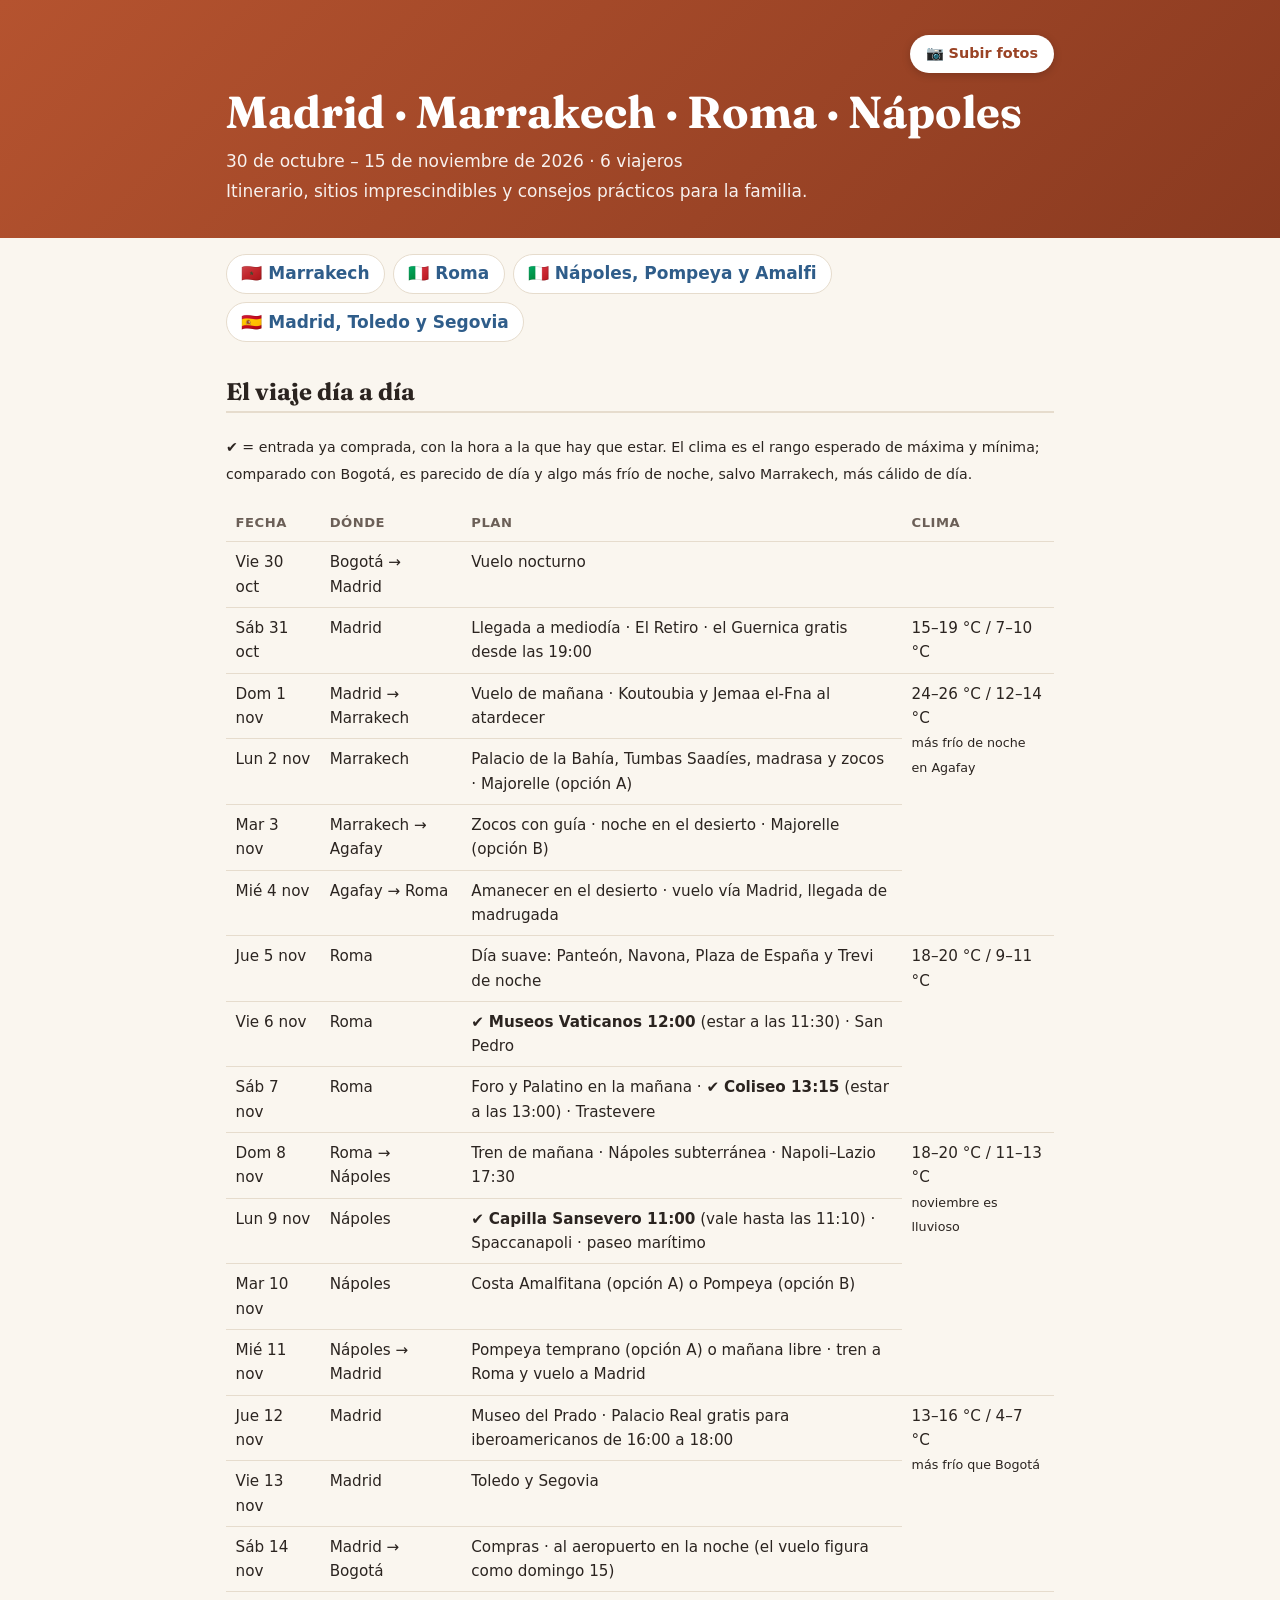
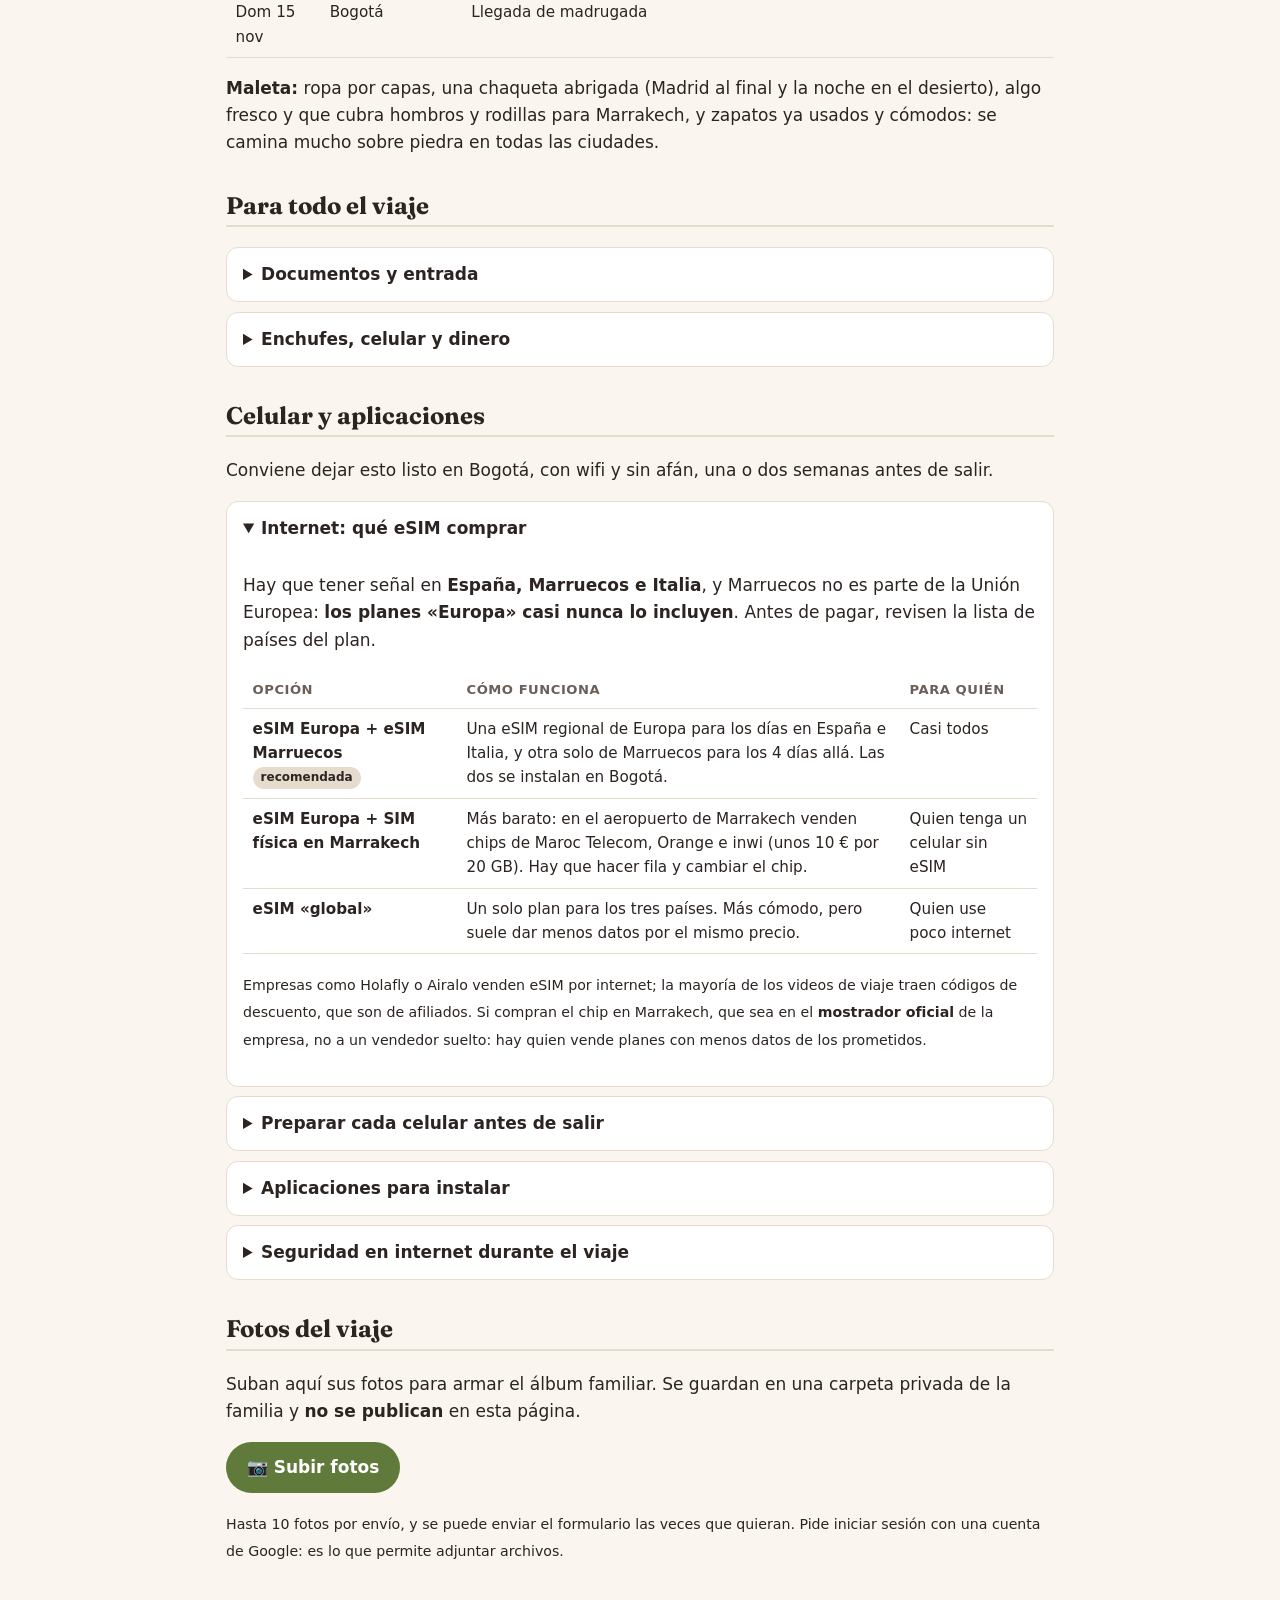
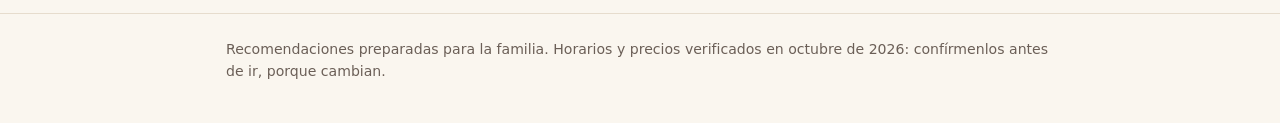
==== commit 2002303c: "Itinerario unificado con clima y entradas compradas; Roma y Nápoles reorganizados Co-Authored-By: Cl" ====
--- a/index.html
+++ b/index.html
@@ -30,42 +30,28 @@
   </nav>
 
   <h2>El viaje día a día</h2>
+  <p><small>✔ = entrada ya comprada, con la hora a la que hay que estar. El clima es el rango esperado de máxima y mínima; comparado con Bogotá, es parecido de día y algo más frío de noche, salvo Marrakech, más cálido de día.</small></p>
   <div class="tabla">
   <table>
-    <thead><tr><th>Fecha</th><th>Dónde</th><th>Plan</th></tr></thead>
+    <thead><tr><th>Fecha</th><th>Dónde</th><th>Plan</th><th>Clima</th></tr></thead>
     <tbody>
-      <tr><td>Vie 30 oct</td><td>Bogotá → Madrid</td><td>Vuelo nocturno</td></tr>
-      <tr><td>Sáb 31 oct</td><td>Madrid</td><td>Llegada a mediodía · El Retiro y el Guernica (gratis a las 19:00)</td></tr>
-      <tr><td>Dom 1 nov</td><td>Madrid → Marrakech</td><td>Vuelo de mañana · Koutoubia y Jemaa el-Fna al atardecer</td></tr>
+      <tr><td>Vie 30 oct</td><td>Bogotá → Madrid</td><td>Vuelo nocturno</td><td></td></tr>
+      <tr><td>Sáb 31 oct</td><td>Madrid</td><td>Llegada a mediodía · El Retiro · el Guernica gratis desde las 19:00</td><td>15–19 °C / 7–10 °C</td></tr>
+      <tr><td>Dom 1 nov</td><td>Madrid → Marrakech</td><td>Vuelo de mañana · Koutoubia y Jemaa el-Fna al atardecer</td><td rowspan="4">24–26 °C / 12–14 °C<br><small>más frío de noche en Agafay</small></td></tr>
       <tr><td>Lun 2 nov</td><td>Marrakech</td><td>Palacio de la Bahía, Tumbas Saadíes, madrasa y zocos · Majorelle (opción A)</td></tr>
       <tr><td>Mar 3 nov</td><td>Marrakech → Agafay</td><td>Zocos con guía · noche en el desierto · Majorelle (opción B)</td></tr>
       <tr><td>Mié 4 nov</td><td>Agafay → Roma</td><td>Amanecer en el desierto · vuelo vía Madrid, llegada de madrugada</td></tr>
-      <tr><td>Jue 5 nov</td><td>Roma</td><td>Llegada de madrugada · día suave: Panteón, Navona, Trevi y gelato</td></tr>
-      <tr><td>Vie 6 nov</td><td>Roma</td><td>Coliseo, Foro y Palatino</td></tr>
-      <tr><td>Sáb 7 nov</td><td>Roma</td><td>Museos Vaticanos y San Pedro</td></tr>
-      <tr><td>Dom 8 nov</td><td>Roma → Nápoles</td><td>Tren de mañana · Nápoles subterránea · Napoli–Lazio</td></tr>
-      <tr><td>Lun 9 nov</td><td>Nápoles</td><td>Costa Amalfitana</td></tr>
-      <tr><td>Mar 10 nov</td><td>Nápoles</td><td>Pompeya · Via Toledo y paseo marítimo</td></tr>
-      <tr><td>Mié 11 nov</td><td>Nápoles → Madrid</td><td>Cristo velado · tren a Roma y vuelo a Madrid</td></tr>
-      <tr><td>Jue 12 nov</td><td>Madrid</td><td>Museo del Prado · Palacio Real (gratis para iberoamericanos)</td></tr>
+      <tr><td>Jue 5 nov</td><td>Roma</td><td>Día suave: Panteón, Navona, Plaza de España y Trevi de noche</td><td rowspan="3">18–20 °C / 9–11 °C</td></tr>
+      <tr><td>Vie 6 nov</td><td>Roma</td><td>✔ <strong>Museos Vaticanos 12:00</strong> (estar a las 11:30) · San Pedro</td></tr>
+      <tr><td>Sáb 7 nov</td><td>Roma</td><td>Foro y Palatino en la mañana · ✔ <strong>Coliseo 13:15</strong> (estar a las 13:00) · Trastevere</td></tr>
+      <tr><td>Dom 8 nov</td><td>Roma → Nápoles</td><td>Tren de mañana · Nápoles subterránea · Napoli–Lazio 17:30</td><td rowspan="4">18–20 °C / 11–13 °C<br><small>noviembre es lluvioso</small></td></tr>
+      <tr><td>Lun 9 nov</td><td>Nápoles</td><td>✔ <strong>Capilla Sansevero 11:00</strong> (vale hasta las 11:10) · Spaccanapoli · paseo marítimo</td></tr>
+      <tr><td>Mar 10 nov</td><td>Nápoles</td><td>Costa Amalfitana (opción A) o Pompeya (opción B)</td></tr>
+      <tr><td>Mié 11 nov</td><td>Nápoles → Madrid</td><td>Pompeya temprano (opción A) o mañana libre · tren a Roma y vuelo a Madrid</td></tr>
+      <tr><td>Jue 12 nov</td><td>Madrid</td><td>Museo del Prado · Palacio Real gratis para iberoamericanos de 16:00 a 18:00</td><td rowspan="3">13–16 °C / 4–7 °C<br><small>más frío que Bogotá</small></td></tr>
       <tr><td>Vie 13 nov</td><td>Madrid</td><td>Toledo y Segovia</td></tr>
       <tr><td>Sáb 14 nov</td><td>Madrid → Bogotá</td><td>Compras · al aeropuerto en la noche (el vuelo figura como domingo 15)</td></tr>
-      <tr><td>Dom 15 nov</td><td>Bogotá</td><td>Llegada de madrugada</td></tr>
-    </tbody>
-  </table>
-  </div>
-
-  <h2>Clima esperado</h2>
-  <p>Comparado con Bogotá, el viaje es parecido de día y algo más frío de noche, salvo Marrakech, que es bastante más cálido de día.</p>
-  <div class="tabla">
-  <table>
-    <thead><tr><th>Fechas</th><th>Ciudad</th><th>Máx / mín</th><th>Frente a Bogotá</th></tr></thead>
-    <tbody>
-      <tr><td>31 oct</td><td>Madrid</td><td>15–19 °C / 7–10 °C</td><td>De día parecido; noche algo más fría</td></tr>
-      <tr><td>1–4 nov</td><td>Marrakech</td><td>24–26 °C / 12–14 °C</td><td><strong>Mucho más cálido de día</strong>; en Agafay la noche baja bastante más</td></tr>
-      <tr><td>4–8 nov</td><td>Roma</td><td>18–20 °C / 9–11 °C</td><td>Muy parecido de día</td></tr>
-      <tr><td>8–11 nov</td><td>Nápoles</td><td>18–20 °C / 11–13 °C</td><td>Algo más cálido y menos frío de noche</td></tr>
-      <tr><td>11–14 nov</td><td>Madrid</td><td>13–16 °C / 4–7 °C</td><td><strong>Más frío que Bogotá</strong>, sobre todo temprano y de noche</td></tr>
+      <tr><td>Dom 15 nov</td><td>Bogotá</td><td>Llegada de madrugada</td><td></td></tr>
     </tbody>
   </table>
   </div>
--- a/estilo.css
+++ b/estilo.css
@@ -61,8 +61,6 @@
   background: var(--aviso); border-left: 5px solid var(--aviso-borde);
   border-radius: 8px; padding: .8rem 1rem; margin: 1rem 0;
 }
-.abuela { border-left-color: var(--oliva); background: color-mix(in srgb, var(--oliva) 12%, var(--fondo)); }
-.abuela strong:first-child::before { content: "♿ "; }
 .dia { position: relative; }
 .dia .fecha {
   display: inline-block; font-weight: 700; color: var(--terracota);
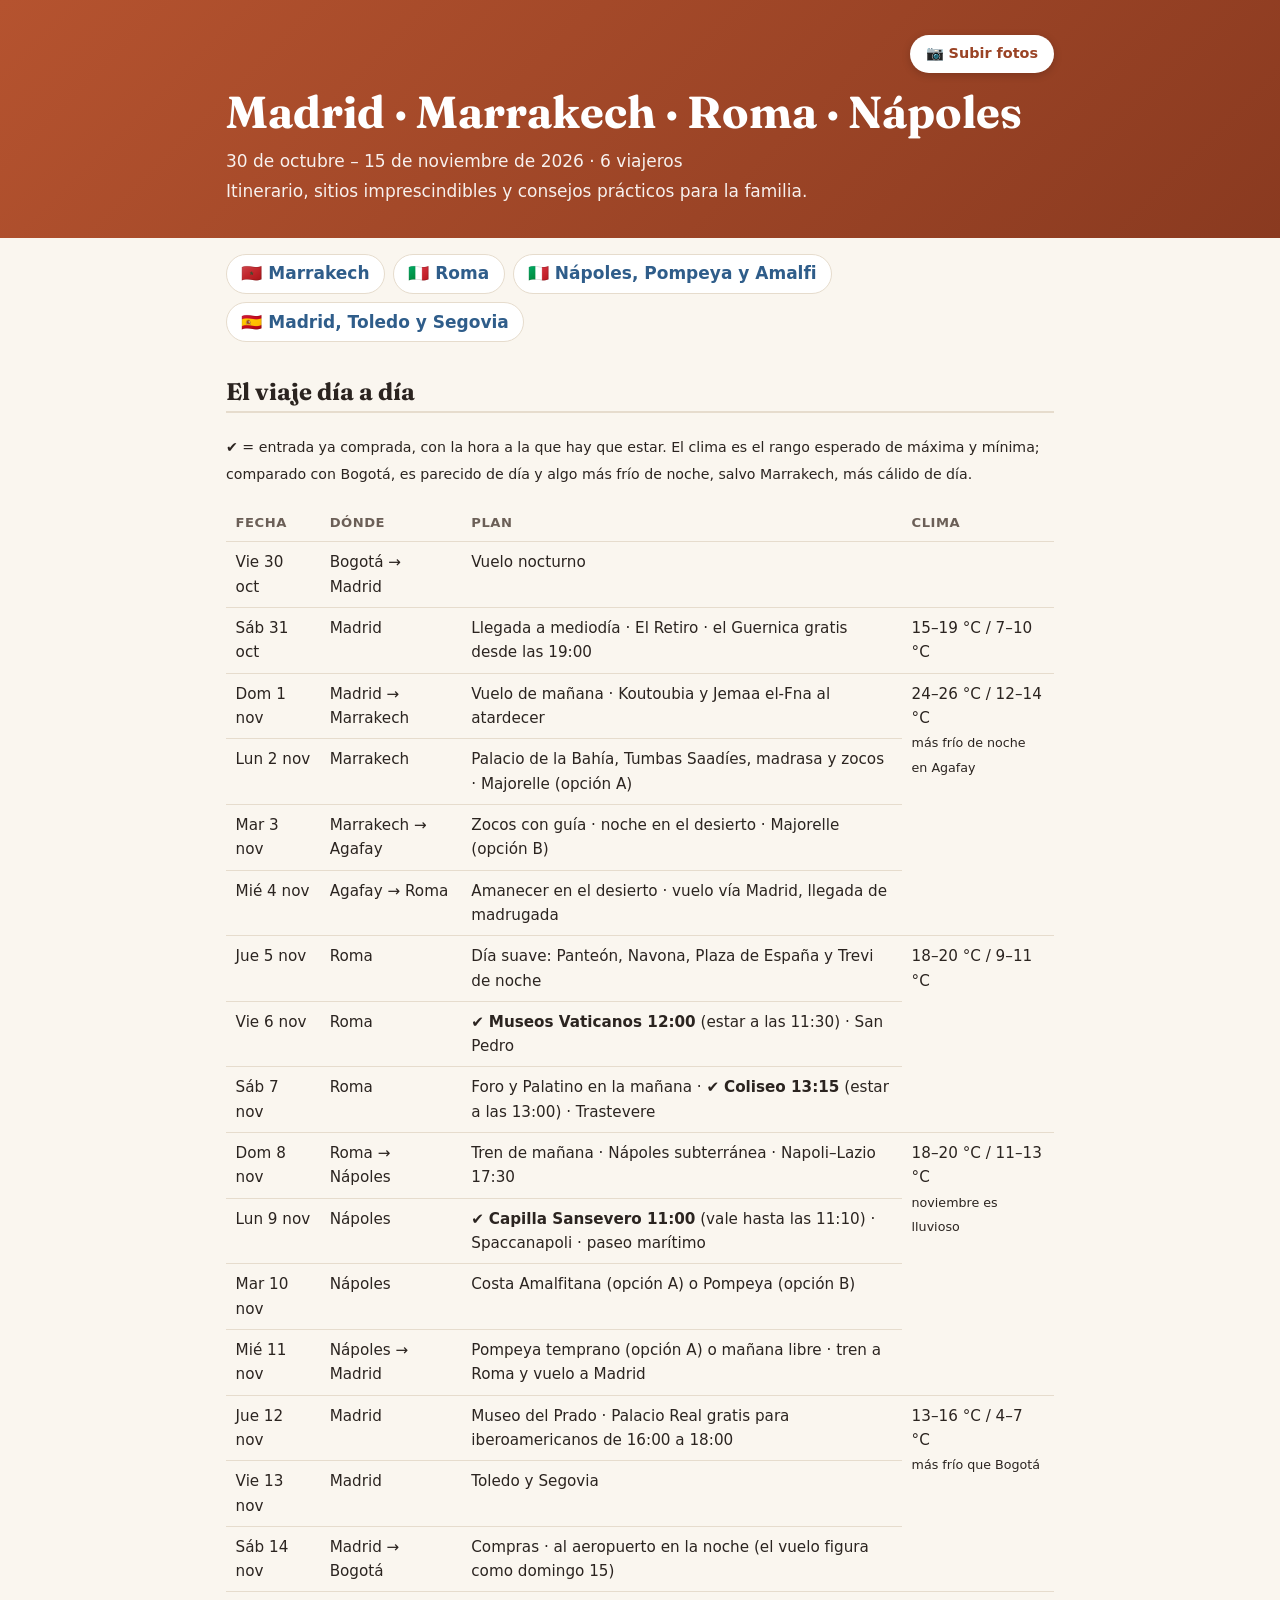
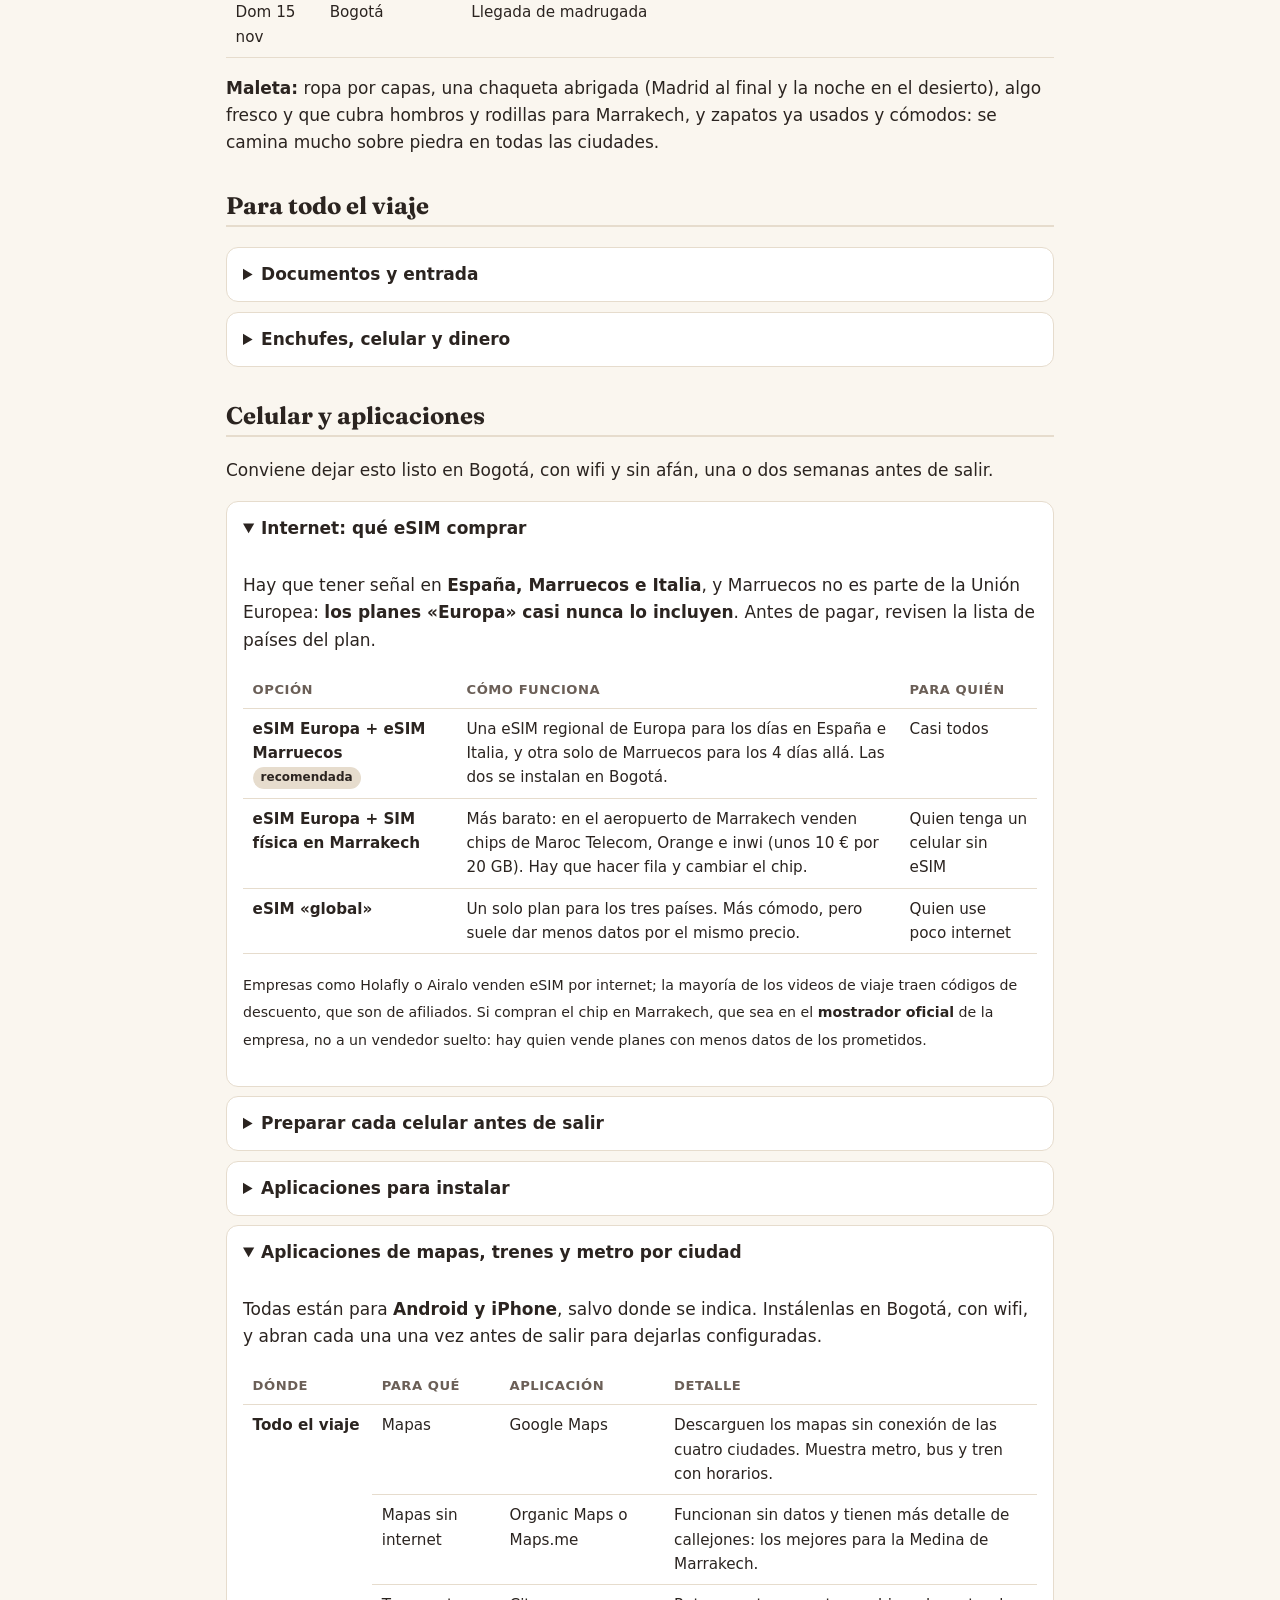
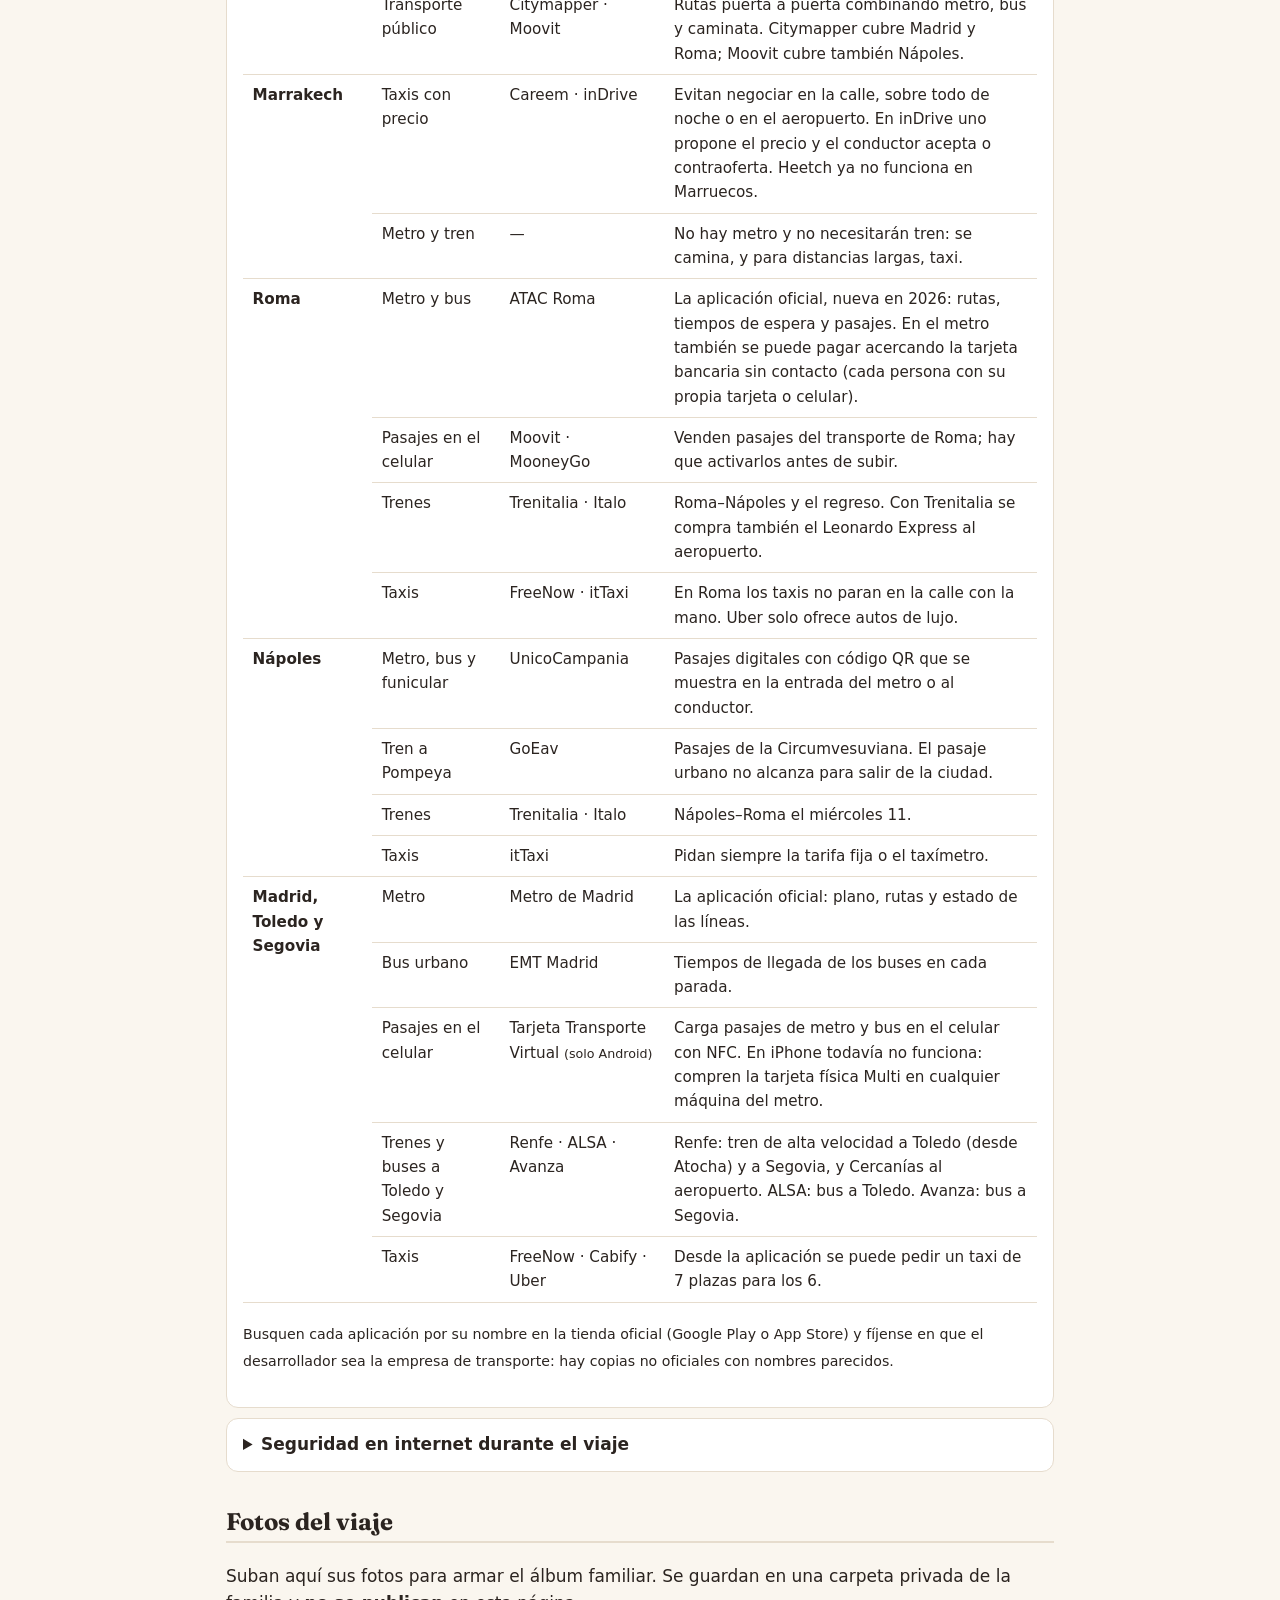
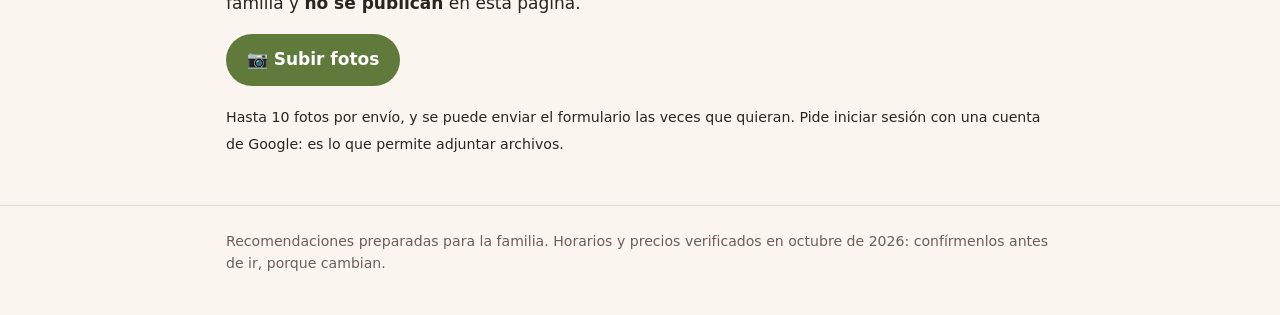
==== commit ab143252: "Aplicaciones de mapas, trenes y metro por ciudad Co-Authored-By: Claude Opus 5.5 <noreply@anthropic." ====
--- a/index.html
+++ b/index.html
@@ -142,6 +142,39 @@
     </div>
   </details>
 
+  <details open>
+    <summary>Aplicaciones de mapas, trenes y metro por ciudad</summary>
+    <div>
+      <p>Todas están para <strong>Android y iPhone</strong>, salvo donde se indica. Instálenlas en Bogotá, con wifi, y abran cada una una vez antes de salir para dejarlas configuradas.</p>
+      <div class="tabla">
+      <table>
+        <thead><tr><th>Dónde</th><th>Para qué</th><th>Aplicación</th><th>Detalle</th></tr></thead>
+        <tbody>
+          <tr><td rowspan="3"><strong>Todo el viaje</strong></td><td>Mapas</td><td>Google Maps</td><td>Descarguen los mapas sin conexión de las cuatro ciudades. Muestra metro, bus y tren con horarios.</td></tr>
+          <tr><td>Mapas sin internet</td><td>Organic Maps o Maps.me</td><td>Funcionan sin datos y tienen más detalle de callejones: los mejores para la Medina de Marrakech.</td></tr>
+          <tr><td>Transporte público</td><td>Citymapper · Moovit</td><td>Rutas puerta a puerta combinando metro, bus y caminata. Citymapper cubre Madrid y Roma; Moovit cubre también Nápoles.</td></tr>
+          <tr><td rowspan="2"><strong>Marrakech</strong></td><td>Taxis con precio</td><td>Careem · inDrive</td><td>Evitan negociar en la calle, sobre todo de noche o en el aeropuerto. En inDrive uno propone el precio y el conductor acepta o contraoferta. Heetch ya no funciona en Marruecos.</td></tr>
+          <tr><td>Metro y tren</td><td>—</td><td>No hay metro y no necesitarán tren: se camina, y para distancias largas, taxi.</td></tr>
+          <tr><td rowspan="4"><strong>Roma</strong></td><td>Metro y bus</td><td>ATAC Roma</td><td>La aplicación oficial, nueva en 2026: rutas, tiempos de espera y pasajes. En el metro también se puede pagar acercando la tarjeta bancaria sin contacto (cada persona con su propia tarjeta o celular).</td></tr>
+          <tr><td>Pasajes en el celular</td><td>Moovit · MooneyGo</td><td>Venden pasajes del transporte de Roma; hay que activarlos antes de subir.</td></tr>
+          <tr><td>Trenes</td><td>Trenitalia · Italo</td><td>Roma–Nápoles y el regreso. Con Trenitalia se compra también el Leonardo Express al aeropuerto.</td></tr>
+          <tr><td>Taxis</td><td>FreeNow · itTaxi</td><td>En Roma los taxis no paran en la calle con la mano. Uber solo ofrece autos de lujo.</td></tr>
+          <tr><td rowspan="4"><strong>Nápoles</strong></td><td>Metro, bus y funicular</td><td>UnicoCampania</td><td>Pasajes digitales con código QR que se muestra en la entrada del metro o al conductor.</td></tr>
+          <tr><td>Tren a Pompeya</td><td>GoEav</td><td>Pasajes de la Circumvesuviana. El pasaje urbano no alcanza para salir de la ciudad.</td></tr>
+          <tr><td>Trenes</td><td>Trenitalia · Italo</td><td>Nápoles–Roma el miércoles 11.</td></tr>
+          <tr><td>Taxis</td><td>itTaxi</td><td>Pidan siempre la tarifa fija o el taxímetro.</td></tr>
+          <tr><td rowspan="5"><strong>Madrid, Toledo y Segovia</strong></td><td>Metro</td><td>Metro de Madrid</td><td>La aplicación oficial: plano, rutas y estado de las líneas.</td></tr>
+          <tr><td>Bus urbano</td><td>EMT Madrid</td><td>Tiempos de llegada de los buses en cada parada.</td></tr>
+          <tr><td>Pasajes en el celular</td><td>Tarjeta Transporte Virtual <small>(solo Android)</small></td><td>Carga pasajes de metro y bus en el celular con NFC. En iPhone todavía no funciona: compren la tarjeta física Multi en cualquier máquina del metro.</td></tr>
+          <tr><td>Trenes y buses a Toledo y Segovia</td><td>Renfe · ALSA · Avanza</td><td>Renfe: tren de alta velocidad a Toledo (desde Atocha) y a Segovia, y Cercanías al aeropuerto. ALSA: bus a Toledo. Avanza: bus a Segovia.</td></tr>
+          <tr><td>Taxis</td><td>FreeNow · Cabify · Uber</td><td>Desde la aplicación se puede pedir un taxi de 7 plazas para los 6.</td></tr>
+        </tbody>
+      </table>
+      </div>
+      <p><small>Busquen cada aplicación por su nombre en la tienda oficial (Google Play o App Store) y fíjense en que el desarrollador sea la empresa de transporte: hay copias no oficiales con nombres parecidos.</small></p>
+    </div>
+  </details>
+
   <details>
     <summary>Seguridad en internet durante el viaje</summary>
     <div>
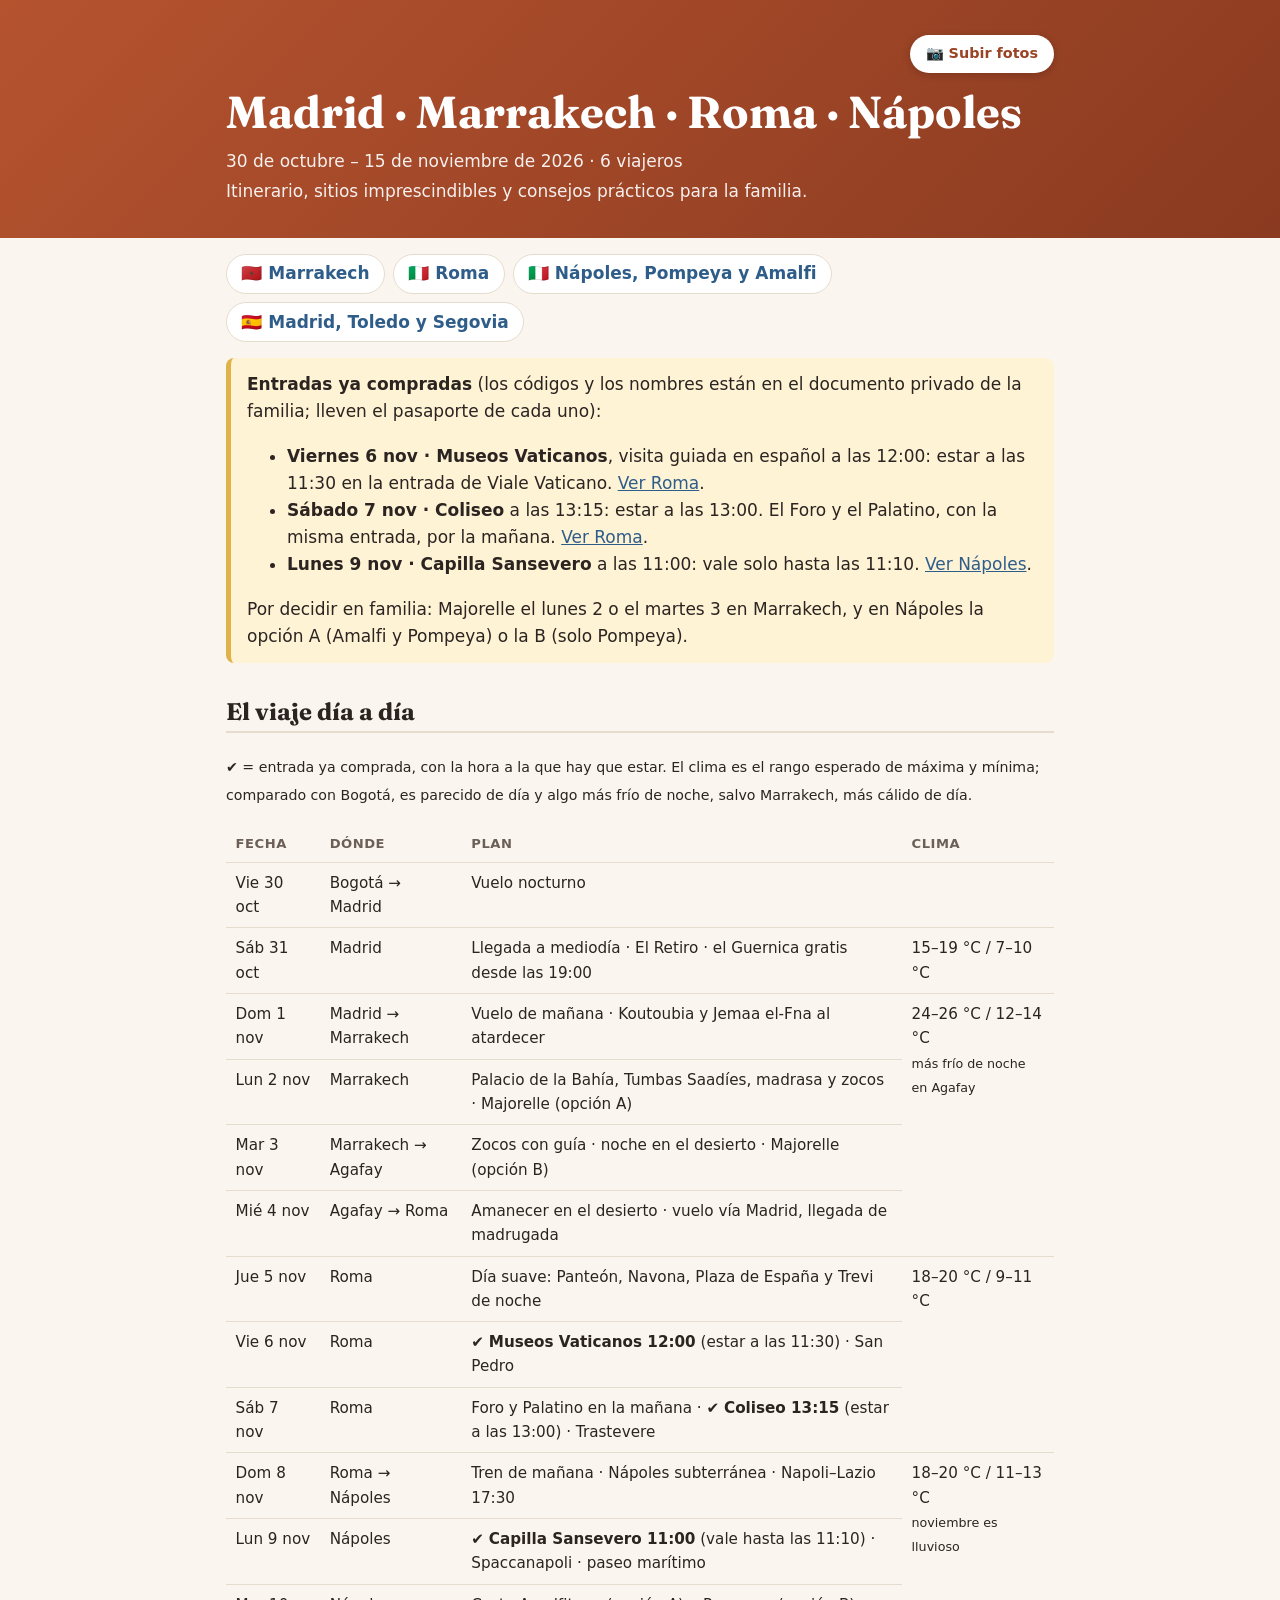
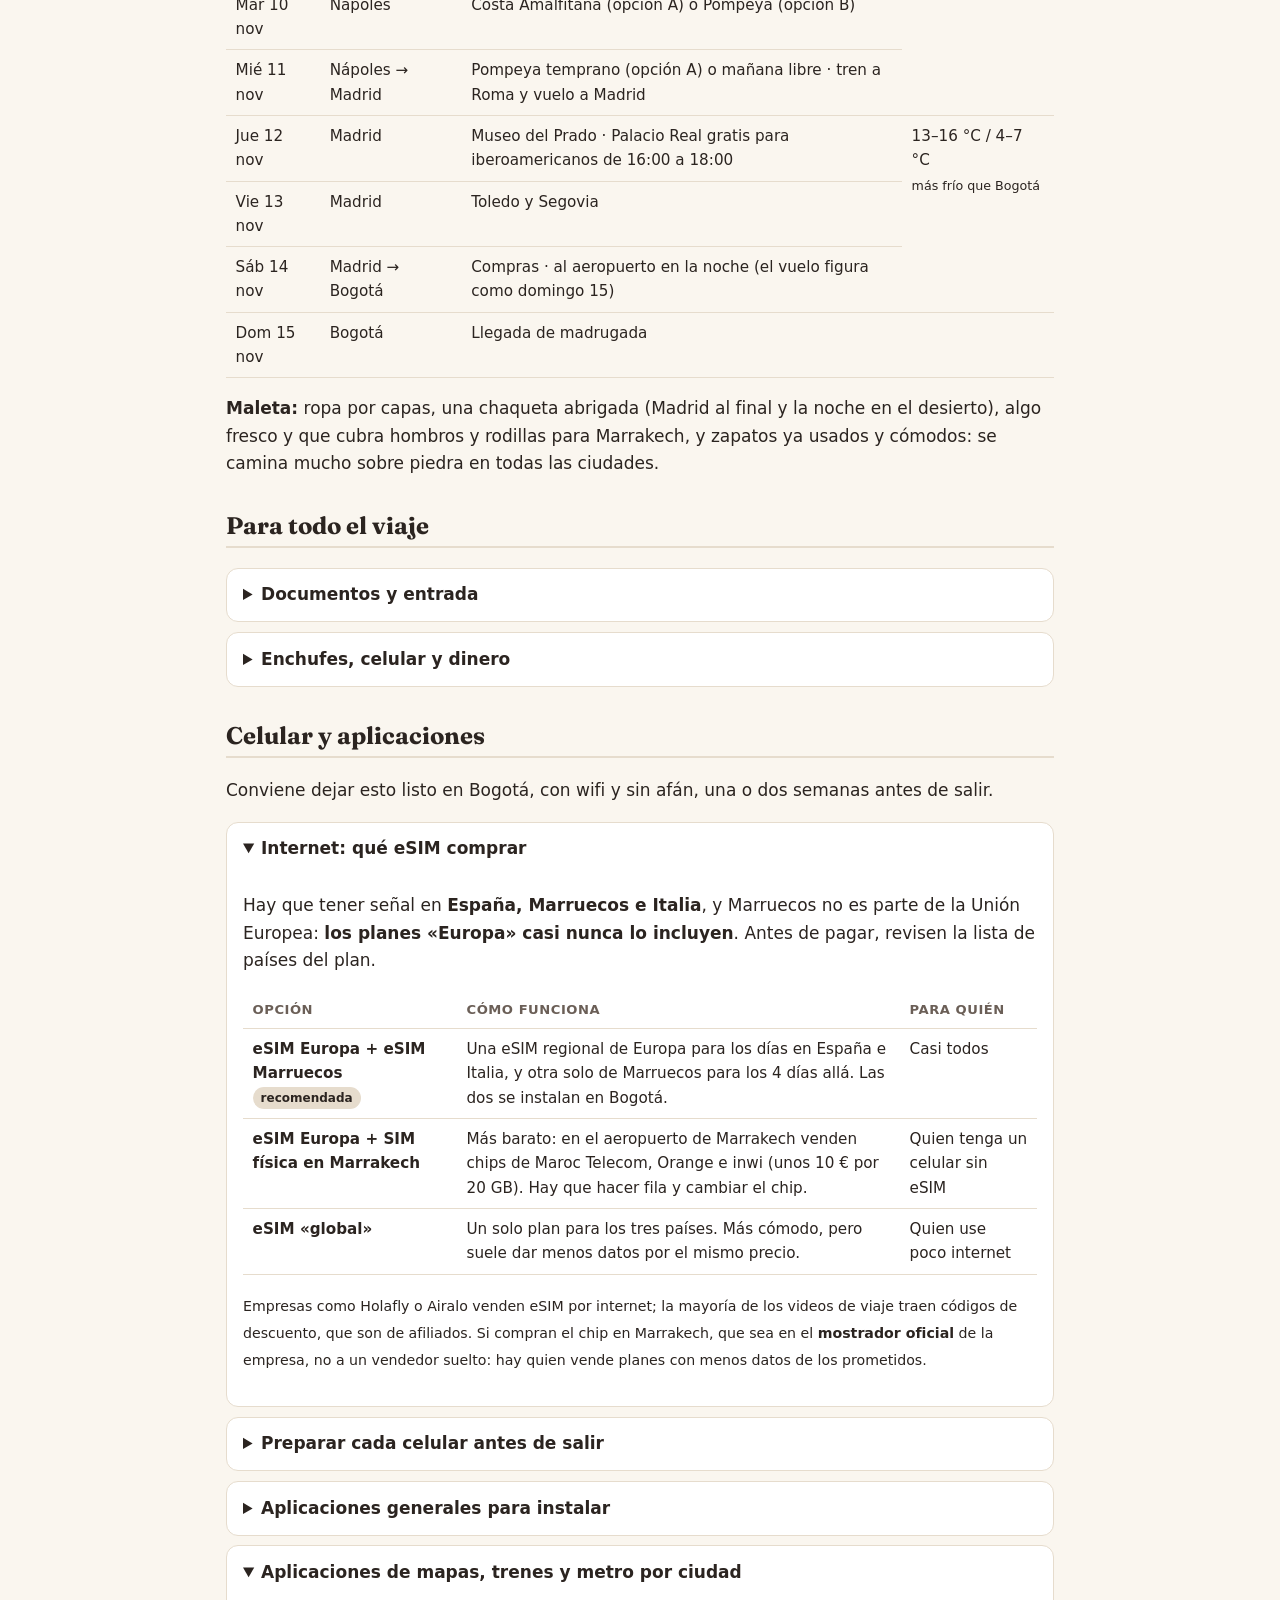
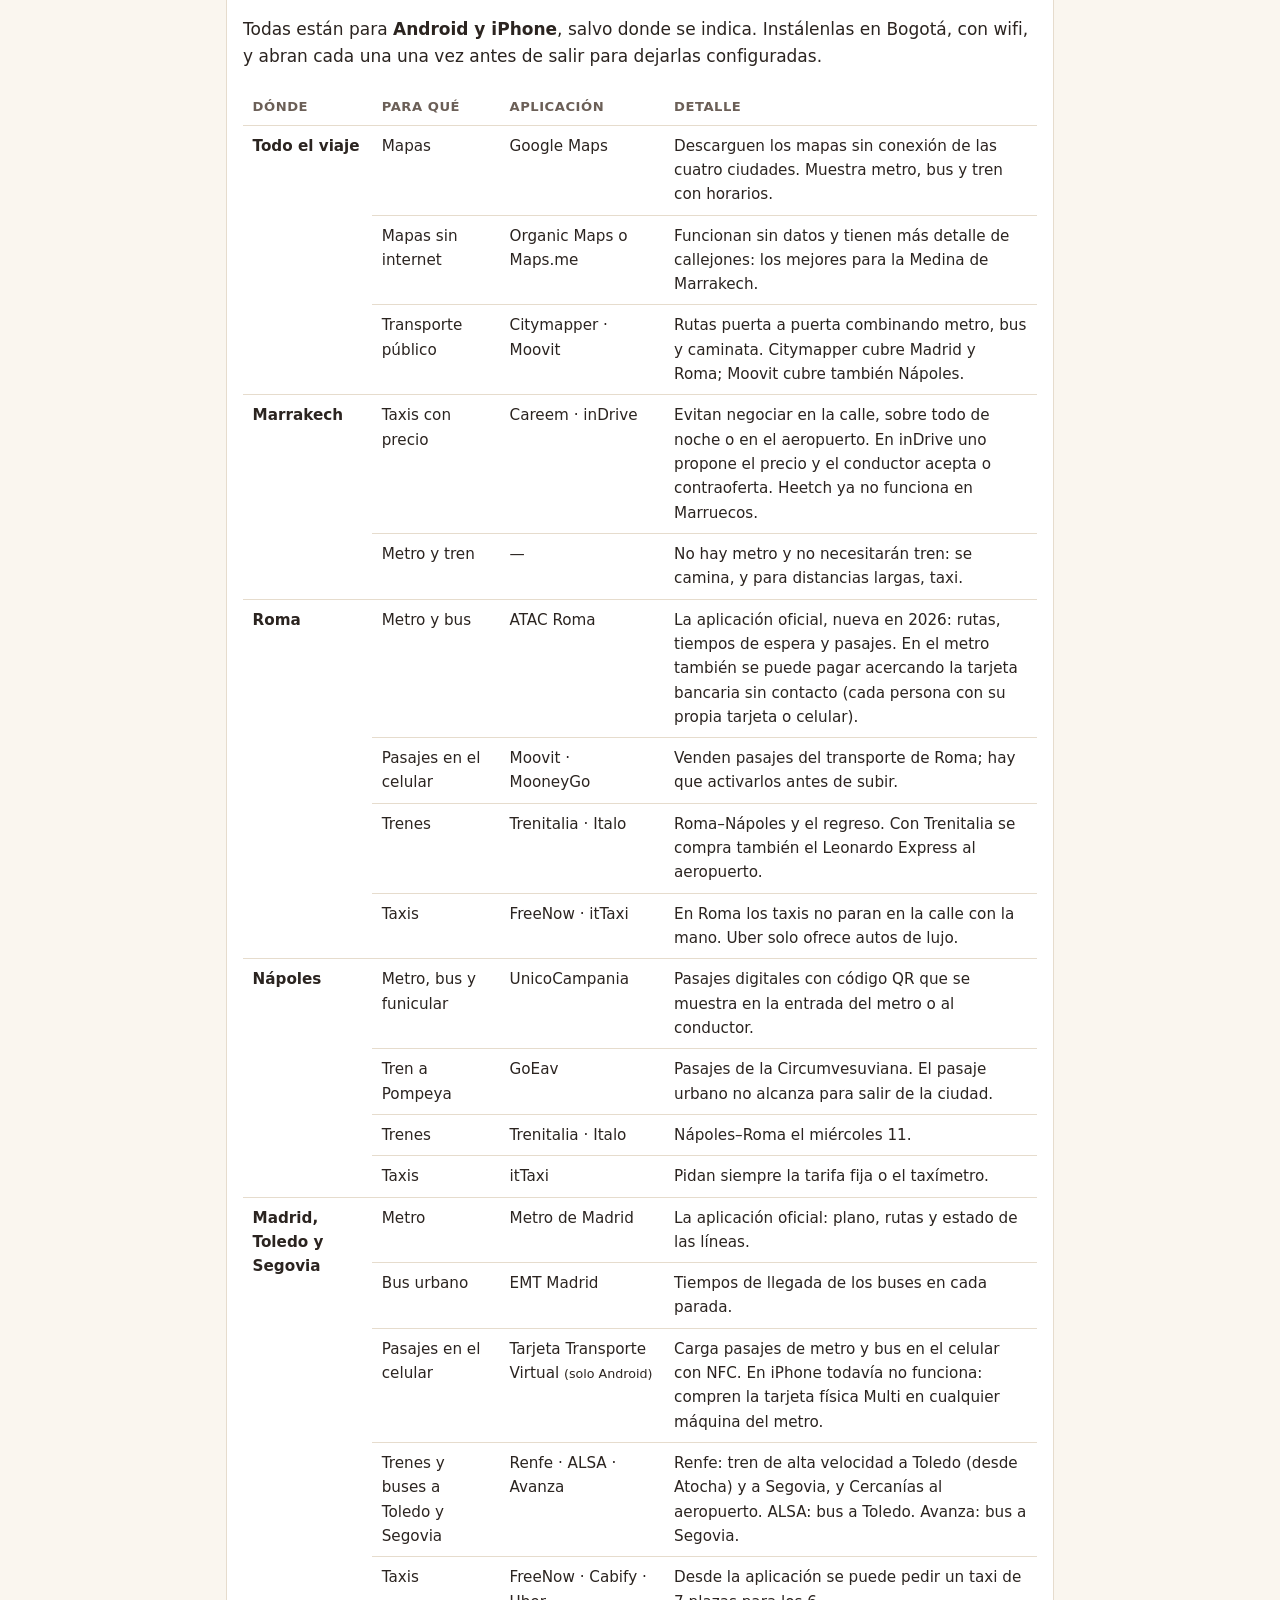
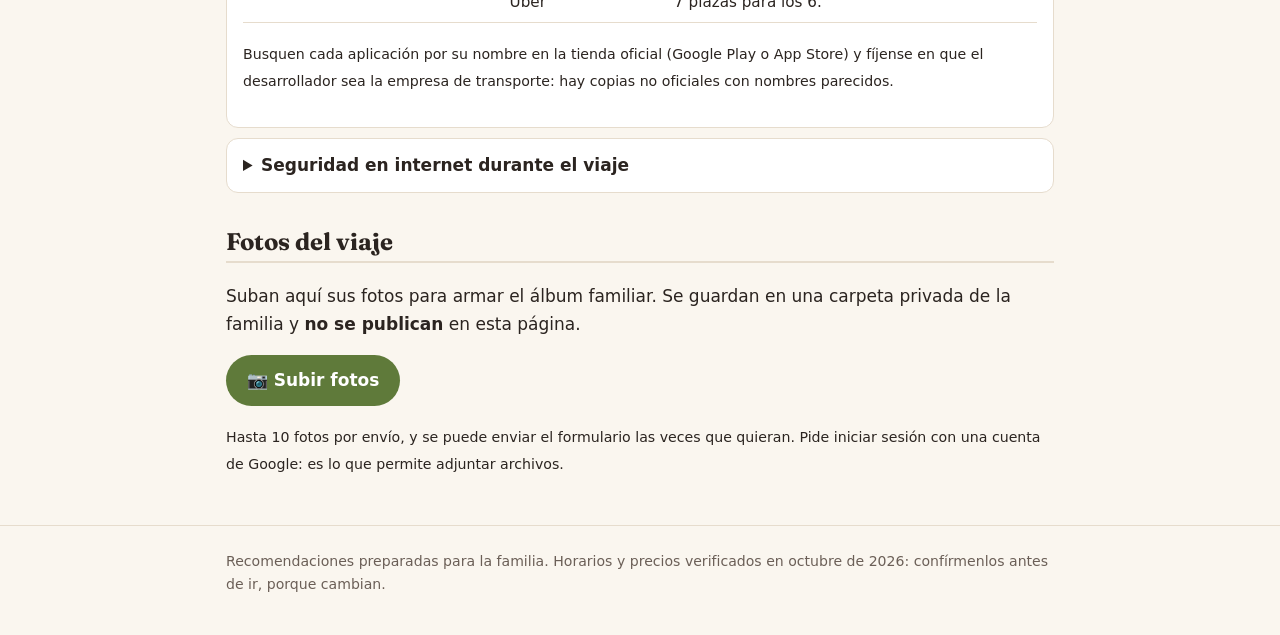
==== commit 7b0130ca: "Portada y ciudades al día: entradas compradas y aplicaciones por ciudad Co-Authored-By: Claude Opus " ====
--- a/index.html
+++ b/index.html
@@ -28,6 +28,16 @@
     <a href="napoles.html">🇮🇹 Nápoles, Pompeya y Amalfi</a>
     <a href="madrid.html">🇪🇸 Madrid, Toledo y Segovia</a>
   </nav>
+
+  <div class="aviso">
+    <strong>Entradas ya compradas</strong> (los códigos y los nombres están en el documento privado de la familia; lleven el pasaporte de cada uno):
+    <ul>
+      <li><strong>Viernes 6 nov · Museos Vaticanos</strong>, visita guiada en español a las 12:00: estar a las 11:30 en la entrada de Viale Vaticano. <a href="roma.html">Ver Roma</a>.</li>
+      <li><strong>Sábado 7 nov · Coliseo</strong> a las 13:15: estar a las 13:00. El Foro y el Palatino, con la misma entrada, por la mañana. <a href="roma.html">Ver Roma</a>.</li>
+      <li><strong>Lunes 9 nov · Capilla Sansevero</strong> a las 11:00: vale solo hasta las 11:10. <a href="napoles.html">Ver Nápoles</a>.</li>
+    </ul>
+    Por decidir en familia: Majorelle el lunes 2 o el martes 3 en Marrakech, y en Nápoles la opción A (Amalfi y Pompeya) o la B (solo Pompeya).
+  </div>
 
   <h2>El viaje día a día</h2>
   <p><small>✔ = entrada ya comprada, con la hora a la que hay que estar. El clima es el rango esperado de máxima y mínima; comparado con Bogotá, es parecido de día y algo más frío de noche, salvo Marrakech, más cálido de día.</small></p>
@@ -120,18 +130,14 @@
   </details>
 
   <details>
-    <summary>Aplicaciones para instalar</summary>
+    <summary>Aplicaciones generales para instalar</summary>
     <div>
       <div class="tabla">
       <table>
         <thead><tr><th>Para qué</th><th>Aplicación</th><th>Detalle</th></tr></thead>
         <tbody>
-          <tr><td><strong>Mapas sin internet</strong></td><td>Google Maps · Maps.me</td><td>Descarguen antes los mapas de Madrid, Marrakech, Roma y Nápoles. En la Medina el GPS falla; Maps.me la tiene más detallada.</td></tr>
           <tr><td><strong>Grupo familiar</strong></td><td>WhatsApp</td><td>Un grupo de los 6 y la <strong>ubicación en tiempo real</strong> compartida en los lugares con multitud: la Medina, la Fontana di Trevi, el estadio.</td></tr>
           <tr><td><strong>Traducir</strong></td><td>Google Traductor</td><td>Descarguen <strong>árabe, francés e italiano</strong> para usarlo sin internet. Con la cámara traduce menús y letreros.</td></tr>
-          <tr><td><strong>Taxis en Madrid</strong></td><td>FreeNow · Cabify · Uber</td><td>Desde la aplicación se puede pedir un taxi de 7 plazas para los 6.</td></tr>
-          <tr><td><strong>Taxis en Roma</strong></td><td>FreeNow · itTaxi</td><td>En Roma los taxis no paran en la calle con la mano.</td></tr>
-          <tr><td><strong>Trenes en Italia</strong></td><td>Trenitalia · Italo</td><td>Roma–Nápoles y Nápoles–Roma. Omio compara trenes y buses a la vez.</td></tr>
           <tr><td><strong>Vuelos</strong></td><td>La de cada aerolínea</td><td>Para hacer el check-in en línea y llevar el pase de abordar en el celular. En las de bajo costo, el check-in en el aeropuerto se cobra.</td></tr>
           <tr><td><strong>Seguro de viaje</strong></td><td>La de su aseguradora</td><td>Con el número de asistencia guardado en los contactos.</td></tr>
           <tr><td><strong>Fotos</strong></td><td>Google Fotos</td><td>Copia de seguridad automática con wifi, por si se pierde el celular. Para el álbum familiar, el <a href="https://forms.gle/GzRavsi9V3fUDGUA8" target="_blank" rel="noopener">formulario de fotos</a>.</td></tr>
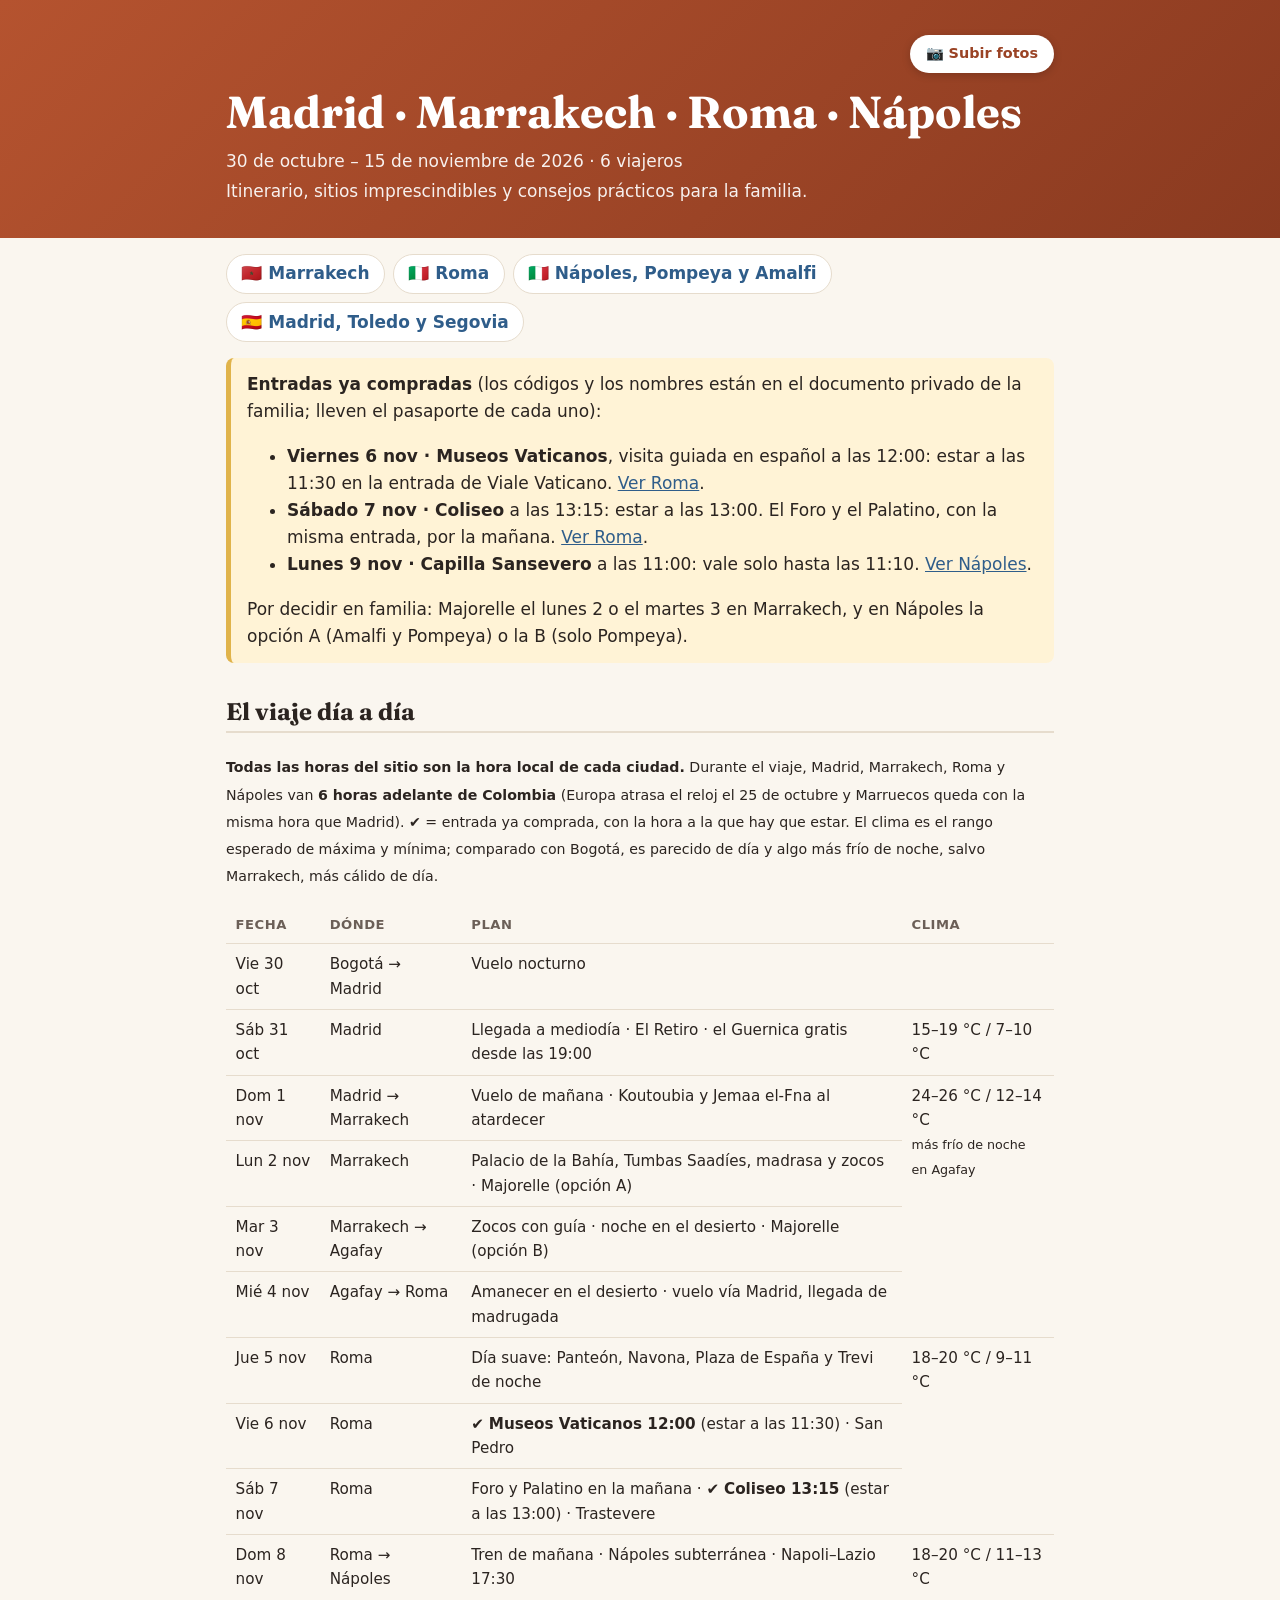
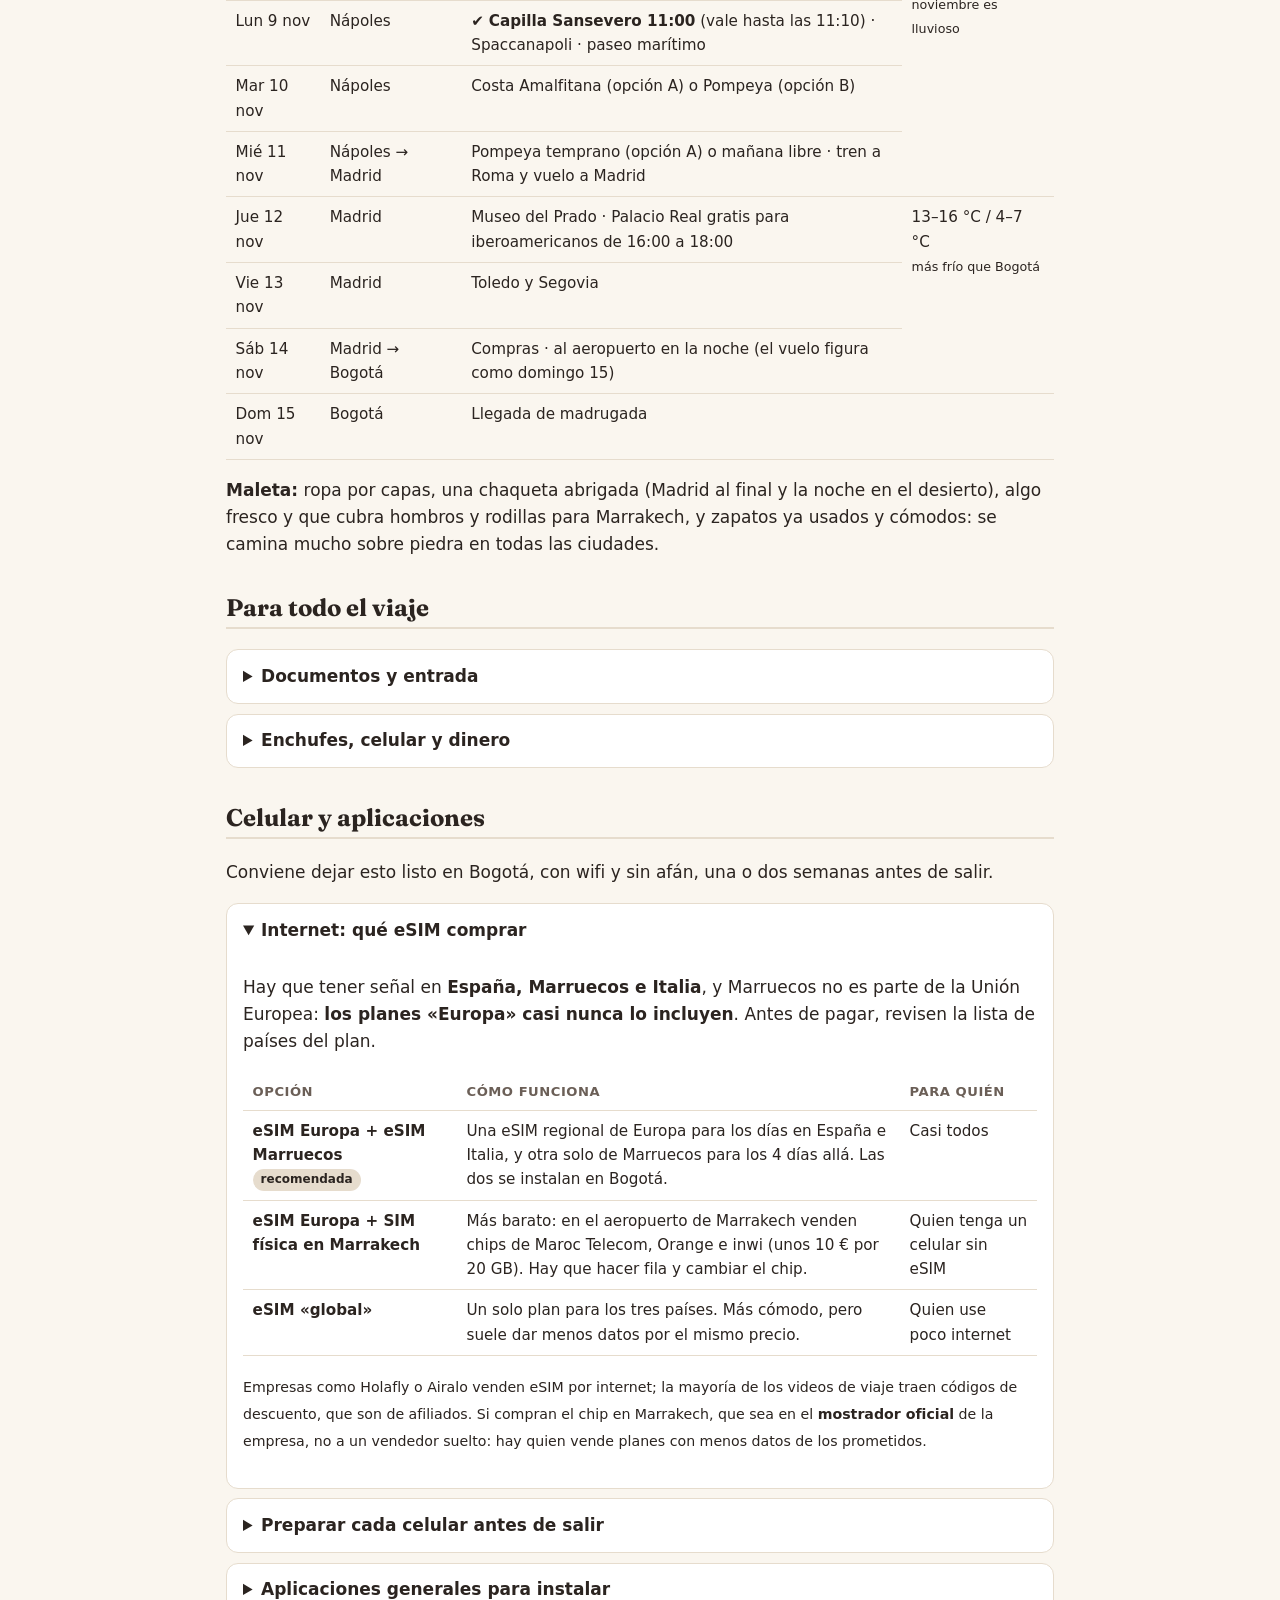
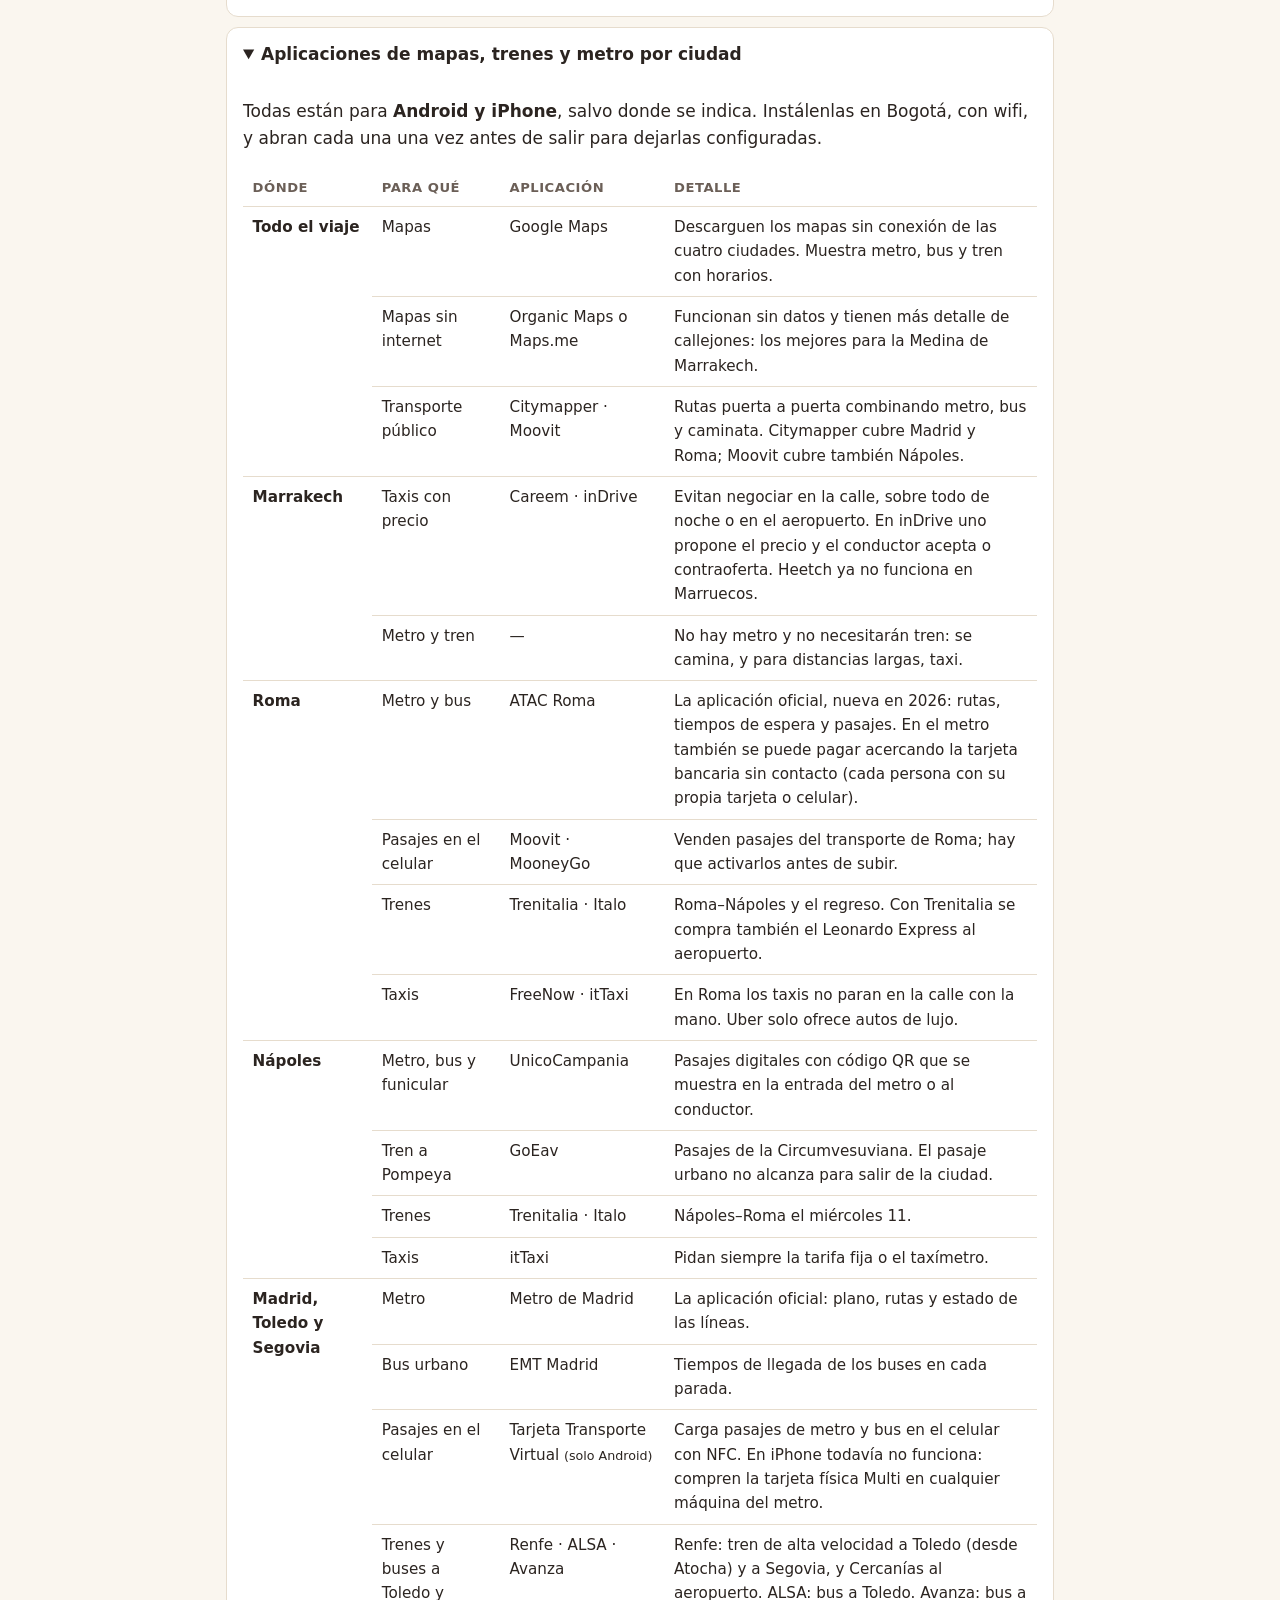
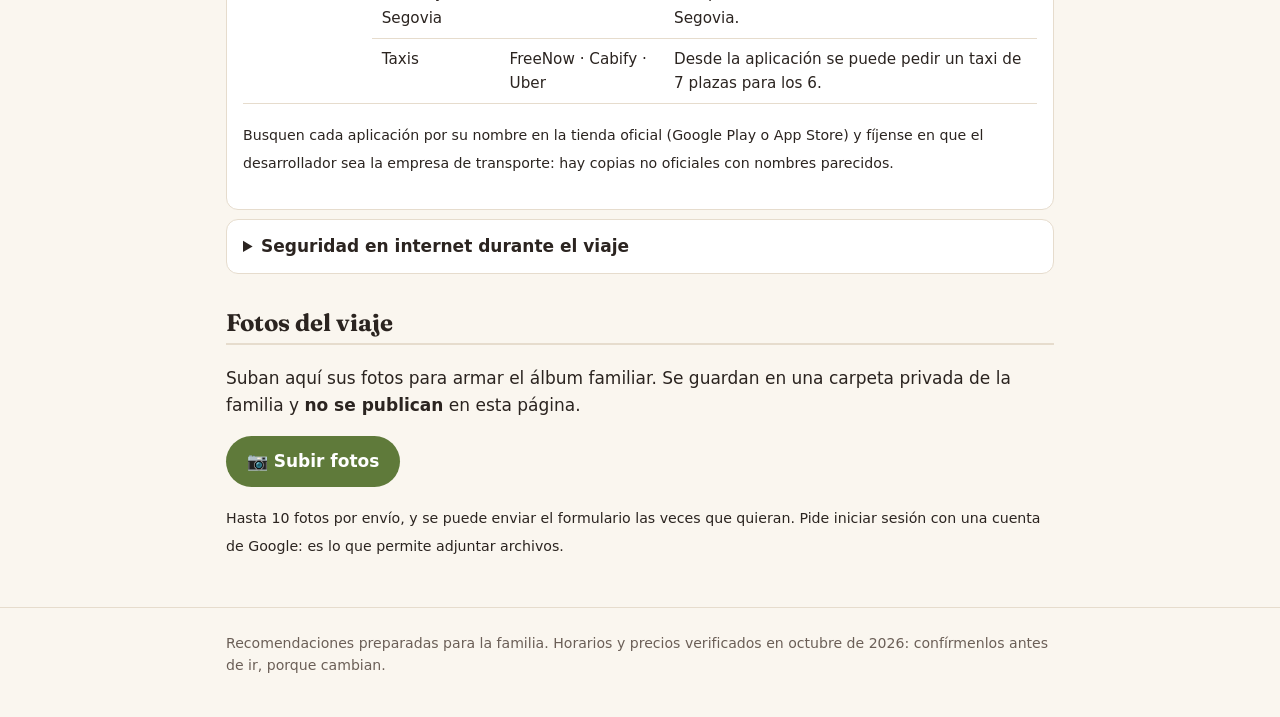
==== commit eae5a229: "Portada: aclarar que las horas son locales y la diferencia con Colombia Co-Authored-By: Claude Opus " ====
--- a/index.html
+++ b/index.html
@@ -40,7 +40,7 @@
   </div>
 
   <h2>El viaje día a día</h2>
-  <p><small>✔ = entrada ya comprada, con la hora a la que hay que estar. El clima es el rango esperado de máxima y mínima; comparado con Bogotá, es parecido de día y algo más frío de noche, salvo Marrakech, más cálido de día.</small></p>
+  <p><small><strong>Todas las horas del sitio son la hora local de cada ciudad.</strong> Durante el viaje, Madrid, Marrakech, Roma y Nápoles van <strong>6 horas adelante de Colombia</strong> (Europa atrasa el reloj el 25 de octubre y Marruecos queda con la misma hora que Madrid). ✔ = entrada ya comprada, con la hora a la que hay que estar. El clima es el rango esperado de máxima y mínima; comparado con Bogotá, es parecido de día y algo más frío de noche, salvo Marrakech, más cálido de día.</small></p>
   <div class="tabla">
   <table>
     <thead><tr><th>Fecha</th><th>Dónde</th><th>Plan</th><th>Clima</th></tr></thead>
